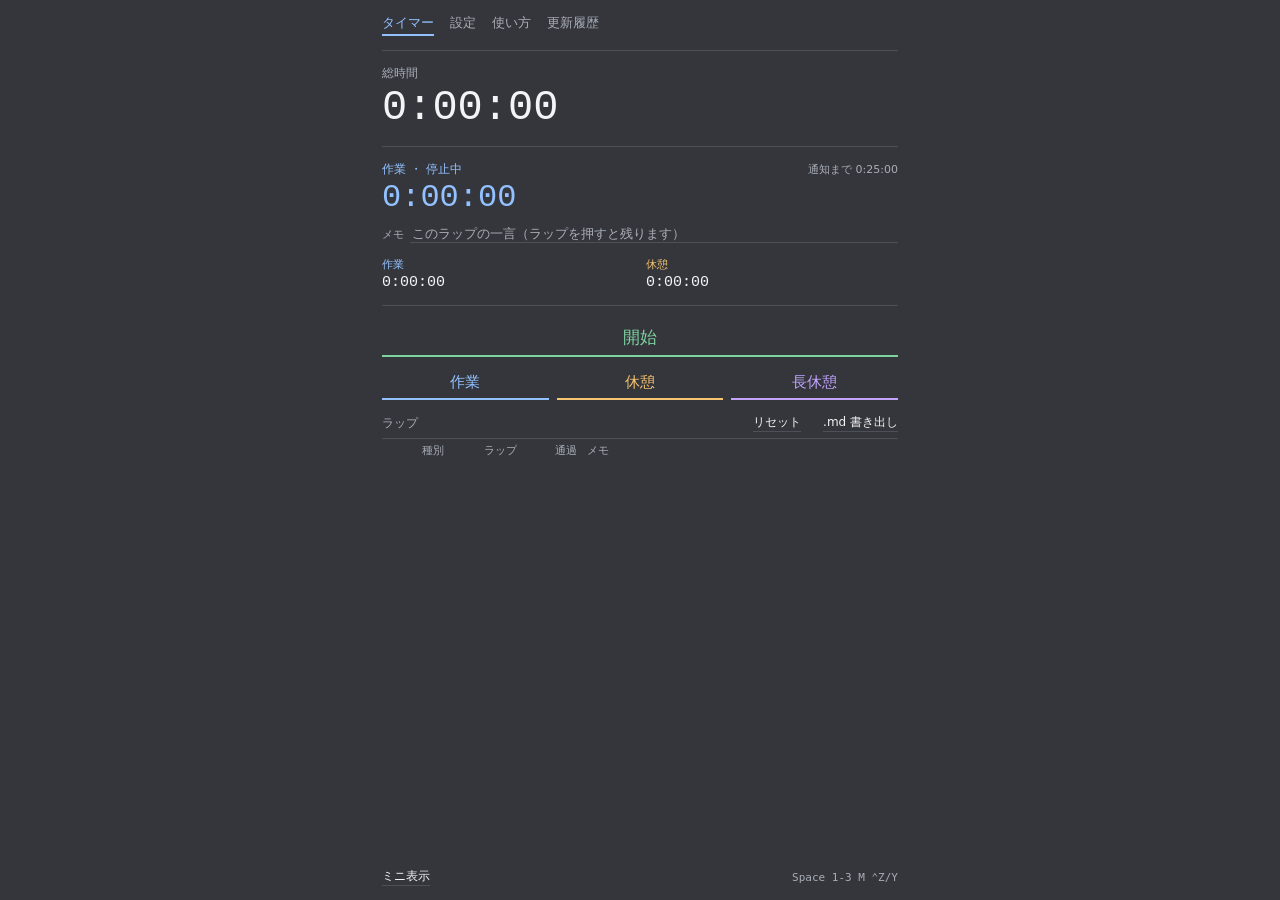
==== index.html @ 421976fb "Mention the delete rule once in the usage tab "The last one cannot be deleted" was stated twice in t" ====
<!DOCTYPE html>
<html lang="ja">
<head>
<meta charset="utf-8">
<meta name="viewport" content="width=device-width, initial-scale=1, viewport-fit=cover">
<title>Hakadory</title>
<meta name="description" content="作業と休憩を区別して記録するストップウォッチ式のポモドーロタイマー">
<meta name="color-scheme" content="dark light">
<link rel="manifest" href="manifest.webmanifest">
<link rel="icon" href="icon-32.png" sizes="32x32">
<link rel="apple-touch-icon" href="icon-192.png">
<link rel="stylesheet" href="style.css">
</head>
<body>

<!-- 通常表示 ------------------------------------------------------------ -->
<div id="full">
  <div class="tabs">
    <button type="button" class="choice is-selected" data-tab="timer">タイマー</button>
    <button type="button" class="choice" data-tab="settings">設定</button>
    <button type="button" class="choice" data-tab="help">使い方</button>
    <button type="button" class="choice" data-tab="log">更新履歴</button>
  </div>
  <hr class="rule">

  <!-- タイマータブ -->
  <section id="page-timer" class="page">
    <div class="block">
      <p class="caption">総時間</p>
      <p id="total" class="clock clock-total">0:00:00</p>
    </div>

    <hr class="rule">

    <div class="block">
      <div class="row">
        <p id="lap-title" class="caption tinted tappable" role="button" tabindex="0" title="押すと種別を直せます">作業 ・ 停止中</p>
        <p id="alert-hint" class="caption caption-small"></p>
      </div>
      <p id="lap" class="clock clock-lap tinted">0:00:00</p>
      <!-- 進行中のラップに添えるメモ。次のラップを押した時点でそのラップへ移る -->
      <div class="lap-note">
        <label class="caption caption-small" for="lap-note">メモ</label>
        <input class="field field-note" id="lap-note" placeholder="このラップの一言（ラップを押すと残ります）">
      </div>
    </div>

    <!-- 合計はボタンをいくつ足しても「作業」「休憩」の 2 列のまま（どちらに足すかはボタンごと） -->
    <div class="block sums">
      <div>
        <p id="sum-work-head" class="caption caption-small tinted">作業</p>
        <p id="sum-work" class="clock clock-sum">0:00:00</p>
      </div>
      <div>
        <p id="sum-break-head" class="caption caption-small tinted">休憩</p>
        <p id="sum-break" class="clock clock-sum">0:00:00</p>
      </div>
    </div>

    <hr class="rule">

    <div class="block">
      <button type="button" id="start" class="action action-start action-wide">開始</button>
      <!-- ラップのボタンは設定タブで増減・改名できるので、app.js が組み立てる -->
      <div class="lap-buttons" id="lap-buttons"></div>
    </div>

    <div class="block block-list">
      <div class="row">
        <p class="caption">ラップ</p>
        <span>
          <button type="button" class="text" id="reset">リセット</button>
          <button type="button" class="text" id="export">.md 書き出し</button>
        </span>
      </div>
      <div class="list-wrap">
        <table class="laps">
          <thead>
            <tr><th class="col-no"></th><th class="col-type">種別</th><th class="col-num">ラップ</th><th class="col-num">通過</th><th class="col-note">メモ</th></tr>
          </thead>
          <tbody id="lap-rows"></tbody>
        </table>
      </div>
    </div>

    <div class="block foot">
      <button type="button" class="text" id="compact">ミニ表示</button>
      <span class="keys" id="key-hint">Space  1-3  M  ⌃Z/Y</span>
    </div>
  </section>

  <!-- 設定タブ -->
  <section id="page-settings" class="page" hidden>
    <div class="block">
      <div class="row">
        <span>
          <button type="button" class="toggle" id="alert-enabled">通知音</button>
          <span class="caption caption-small pad-left">ラップ開始から</span>
        </span>
        <button type="button" class="text" id="preview">試聴</button>
      </div>
      <!-- 分はボタンごとなので、ボタンの数だけ app.js が並べる -->
      <div class="minutes" id="minutes"></div>
      <div class="repeat">
        <button type="button" class="toggle" id="alert-repeat">繰り返す</button>
        <input class="field" id="min-repeat" inputmode="numeric" size="3">
        <span class="caption caption-small">分ごとに鳴らす</span>
      </div>
      <div class="sounds">
        <span class="caption caption-small">音</span>
        <span id="sound-choices"></span>
      </div>
      <div class="volume">
        <span class="caption caption-small">音量</span>
        <input type="range" class="slider" id="volume" min="0" max="100" step="5" aria-label="通知音の音量">
        <span id="volume-value" class="caption caption-small"></span>
      </div>
      <div class="sound-file">
        <button type="button" class="text" id="sound-pick">音声ファイルを選ぶ</button>
        <button type="button" class="text" id="sound-clear" hidden>読み込んだ音を外す</button>
        <input type="file" id="sound-file" accept="audio/*" hidden>
      </div>
    </div>

    <hr class="rule">

    <!-- ラップのボタンとプロファイル。中身は app.js が組み立てる -->
    <div class="block">
      <div class="row">
        <span class="caption">プロファイル</span>
        <span class="caption caption-small">ボタンの並びと通知までの分をひとまとめにします</span>
      </div>
      <div class="profiles" id="profiles"></div>
      <div class="profile-tools">
        <button type="button" class="text" id="profile-add">追加</button>
        <button type="button" class="text" id="profile-copy">現在を複製</button>
        <button type="button" class="text" id="profile-rename">名前を変更</button>
        <button type="button" class="text" id="profile-remove">削除</button>
      </div>

      <div class="row types-head">
        <span class="caption">ボタン</span>
        <span class="caption caption-small" id="type-count"></span>
      </div>
      <div id="type-rows"></div>
      <button type="button" class="text" id="type-add">＋ ボタンを追加</button>
      <p class="note">消したボタンで記録したラップは、名前と色を保ったまま一覧と <code class="help-code">.md</code> に残ります。通知までの分は上の「通知音」で決めます。</p>
    </div>

    <hr class="rule">

    <div class="block">
      <div class="row">
        <span>
          <button type="button" class="toggle" id="auto-start-enabled">自動開始</button>
          <input class="field field-time" id="auto-start-time" size="5">
          <span class="caption caption-small">に作業を開始</span>
        </span>
        <span id="auto-start-hint" class="caption caption-small"></span>
      </div>
      <div class="row row-tight">
        <span>
          <button type="button" class="toggle" id="auto-end-enabled">自動終了</button>
          <input class="field field-time" id="auto-end-time" size="5">
          <span class="caption caption-small">に一時停止</span>
        </span>
        <span id="auto-end-hint" class="caption caption-small"></span>
      </div>
      <div class="days">
        <span class="caption caption-small">曜日</span>
        <span id="days"></span>
      </div>
    </div>

    <hr class="rule">

    <div class="block">
      <div class="row row-left">
        <button type="button" class="toggle" id="keep-awake">画面を消さない</button>
        <span id="keep-awake-hint" class="caption caption-small"></span>
      </div>
      <div class="theme">
        <span class="caption caption-small">配色</span>
        <button type="button" class="choice is-selected" data-theme="standard">標準</button>
        <button type="button" class="choice" data-theme="dark">ダーク</button>
        <button type="button" class="choice" data-theme="light">ライト</button>
      </div>
      <p class="note">設定と記録はこのブラウザの中だけに保存されます。サーバーへは何も送信しません。</p>
      <!-- 報告先（app.js の FEEDBACK_URL）が空の間は隠れる -->
      <p class="note" data-feedback-area hidden>要望・不具合は<a class="link" data-feedback target="_blank" rel="noopener">報告フォーム</a>へ。別のタブで開きます。</p>
    </div>
  </section>

  <!-- 使い方タブ -->
  <section id="page-help" class="page" hidden>
    <div class="help">
      <div class="block">
        <p class="caption">これは何か</p>
        <p class="help-text">作業と休憩を区別して測るストップウォッチ式のポモドーロタイマーです。ラップごとに種別（作業・休憩・長休憩など）を持たせ、種別ごとの合計と割合をその場で集計します。ボタンは設定タブで増やしたり、名前や色を変えたりできます。</p>
        <p class="help-text">集中状態を無理に中断せず、ポモドーロテクニックの周期を維持することを目的としています。乗っているときは続ければよく、疲れたら早めに休憩を押せばいい。通知音を鳴らしても、こちらが押すまで計測は続きます。</p>
        <p class="help-text">記録は <code class="help-code">.md</code> に書き出せます。ブラウザの中の記録はリセットや履歴の削除で消えるので、残したい日は書き出しておいてください。</p>
      </div>

      <hr class="rule">

      <div class="block">
        <p class="caption">はじめかた</p>
        <ol class="help-list">
          <li>「開始」を押すと、作業ラップとして計測が始まります。</li>
          <li>休憩に入るときは「休憩」、戻るときは「作業」を押します。押した時点でそれまでのラップが確定し、新しいラップが始まります。</li>
          <li>数えたくない時間は「一時停止」で止めます（計測中は「開始」が「一時停止」に変わります）。</li>
          <li>終わったら「.md 書き出し」で記録を保存し、「リセット」で次に備えます。</li>
          <li>押し間違えたら <kbd class="help-code">Ctrl</kbd> + <kbd class="help-code">Z</kbd> で元に戻せます。戻しすぎたら <kbd class="help-code">Ctrl</kbd> + <kbd class="help-code">Y</kbd> です。あとから気づいたぶんは「ラップの手直し」を見てください。</li>
        </ol>
      </div>

      <hr class="rule">

      <div class="block">
        <p class="caption">ボタンとプロファイル（設定タブ）</p>
        <p class="help-text">設定タブの「ボタン」から、ラップのボタンを増やしたり、名前や色を変えたりできます。「会議」「雑務」のように、自分の仕事の区切りに合わせて足してください。</p>
        <dl class="help-terms">
          <dt>名前</dt>
          <dd>ボタンに出る名前（5 文字まで）。<code class="help-code">.md</code> にもこの名前で残ります。同じ名前が並ぶときは末尾に数字が付きます。</dd>
          <dt>色</dt>
          <dd>6 色の見本から選びます。配色（標準／ダーク／ライト）を変えても同じ色味で出ます。</dd>
          <dt>集計</dt>
          <dd>そのボタンを「作業」と「休憩」のどちらに足すか。画面の合計と <code class="help-code">.md</code> の集計がこれで決まります。</dd>
          <dt>↑ ↓ ・ 削除</dt>
          <dd>並び順の入れ替えと削除。単キーの <kbd class="help-code">1</kbd>〜<kbd class="help-code">6</kbd> はこの順に対応します。</dd>
        </dl>
        <ul class="help-list">
          <li>ボタンは <b>6 つまで</b>です。1 行 3 つで並べ、4 つ目からは下の行に折り返します。行が 1 つ・2 つで終わるときは、その行いっぱいまで広がります。</li>
          <li>作業・休憩・長休憩も他のボタンと同じで、名前・色・集計する側を変えられます。</li>
          <li><b>ボタンを消しても、そのボタンで記録済みのラップは消えません。</b>名前と色を保ったまま一覧に残り、<code class="help-code">.md</code> にも出ます。</li>
          <li>通知までの分はボタンごとで、設定タブの「通知音」に並びます。</li>
          <li>自動開始が使うのは、集計が「作業」側のいちばん左のボタンです。</li>
        </ul>
        <p class="help-text"><b>プロファイル</b>は、ボタンの並びと通知までの分をひとまとめにしたものです。「仕事」「勉強」のように作り分けて、名前を押すだけで切り替えられます。</p>
        <ul class="help-list">
          <li>数に上限はありません。「追加」は既定のボタン 3 つから、「現在を複製」は今のボタンを写して作ります。名前は 8 文字までです。</li>
          <li><b>切り替えても、測っている時間とラップの記録はそのまま残ります。</b>切り替え前のボタンで記録したラップも、名前と色を保ったまま一覧に残ります。</li>
          <li>音・音量・配色・自動開始はプロファイルに含めず、アプリ全体で共通です。</li>
          <li>ボタンもプロファイルも、最後の 1 つは消せません。</li>
        </ul>
      </div>

      <hr class="rule">

      <div class="block">
        <p class="caption">ラップのメモ</p>
        <p class="help-text">大きい時計の下の「メモ」に書いた内容は、次のラップを押した時点でそのラップに残ります。何をしていたかを一言添えておくと、書き出したあとに見返しやすくなります。</p>
        <ul class="help-list">
          <li>書くのは進行中のラップについてです。ラップを切ると入力欄は空になります。</li>
          <li>確定したラップのメモは、一覧の行を押して開く画面の「メモ」から直せます。書いた内容は、その画面を閉じた時点で残ります。</li>
          <li>ラップを結合すると、両方のメモが「 / 」でつながります（どちらも捨てません）。</li>
          <li>メモの編集も <kbd class="help-code">Ctrl</kbd> + <kbd class="help-code">Z</kbd> で元に戻せます。</li>
          <li>メモは一覧の「メモ」列と、<code class="help-code">.md</code> 書き出しの表に入ります。</li>
        </ul>
      </div>

      <hr class="rule">

      <div class="block">
        <p class="caption">ラップの手直し</p>
        <p class="help-text">押し間違いは、ラップ一覧の行を押すと開く画面で直します。総時間は減らず、時間は結合した相手に移るだけです。</p>
        <dl class="help-terms">
          <dt>種別を変える</dt>
          <dd>そのラップの種別だけを差し替えます。長さは変わりません。</dd>
          <dt>前のラップと結合</dt>
          <dd>そのラップを 1 つ上に畳みます。種別と開始時刻は前のラップのものになります。</dd>
          <dt>次のラップと結合</dt>
          <dd>そのラップを 1 つ下に畳みます。いちばん下のラップは、進行中のラップの先頭に戻ります。</dd>
        </dl>
        <ul class="help-list">
          <li>押し間違えて押し直したときにできる短いラップは、「次のラップと結合」で消せます。</li>
          <li>前後が同じ種別のときは、2 回結合すると 3 本が 1 本にまとまります。</li>
          <li>進行中のラップの種別は、大きい時計の上の見出し（「作業 ・ 計測中」など）を押すと、ラップを切らずに直せます。</li>
          <li>その画面の「前のラップと結合」は、進行中のラップを直前のラップに畳みます。種別も前のものに戻ります。</li>
        </ul>
      </div>

      <hr class="rule">

      <div class="block">
        <p class="caption">元に戻す・やり直す</p>
        <p class="help-text">ここまでのラップ操作は <kbd class="help-code">Ctrl</kbd> + <kbd class="help-code">Z</kbd> で順に取り消せます。戻しすぎたら <kbd class="help-code">Ctrl</kbd> + <kbd class="help-code">Y</kbd>（<kbd class="help-code">Ctrl</kbd> + <kbd class="help-code">Shift</kbd> + <kbd class="help-code">Z</kbd> も同じ）です。手直しの画面の下にもボタンがあるので、キーの無い端末でも使えます。</p>
        <ul class="help-list">
          <li>ラップの確定、種別の変更、結合、メモの編集のどれでも戻せます。直前の 1 手だけでなく、遡って何度でも戻せます。</li>
          <li>戻しても計測は止まりません。総時間も変わりません。戻している間に経った時間も、進行中のラップに残ります。</li>
          <li>「リセット」は戻せません。消す前に <code class="help-code">.md</code> に書き出してください。</li>
        </ul>
      </div>

      <hr class="rule">

      <div class="block">
        <p class="caption">画面の見かた</p>
        <dl class="help-terms">
          <dt>総時間</dt>
          <dd>一時停止していた時間を除いた、計測の合計。</dd>
          <dt>大きい時計</dt>
          <dd>進行中のラップの経過。見出しの色と文字で、いまの種別と計測中か停止中かが分かります。</dd>
          <dt>作業／休憩</dt>
          <dd>集計する側ごとの合計。進行中のラップの分も含みます。どちらに足すかはボタンごとに決められます（既定では長休憩も休憩側です）。</dd>
          <dt>ラップ一覧</dt>
          <dd>確定したラップを上から順に。「ラップ」はそのラップの長さ、「通過」は計測開始からの積算です。</dd>
          <dt>メモ</dt>
          <dd>進行中のラップに添える一言。ラップを押した時点でそのラップに残ります。</dd>
        </dl>
      </div>

      <hr class="rule">

      <div class="block">
        <p class="caption">キー操作</p>
        <dl class="help-keys">
          <dt>Space</dt><dd>開始／一時停止</dd>
          <dt>1 〜 6</dt><dd>その並び順のラップに切り替える（ボタンの数だけ）</dd>
          <dt>W / B / L</dt><dd>作業／休憩／長休憩に切り替える（そのボタンが残っている間）</dd>
          <dt>M</dt><dd>ミニ表示にする</dd>
          <dt>Ctrl + Z</dt><dd>直前のラップ操作を元に戻す</dd>
          <dt>Ctrl + Y</dt><dd>戻した操作をやり直す（Ctrl + Shift + Z も同じ）</dd>
        </dl>
        <p class="help-note">入力欄にカーソルがある間は効きません。また、ブラウザは他のアプリを操作している間のキーを受け取れないため、この画面を選んでいるときだけ効きます。</p>
      </div>

      <hr class="rule">

      <div class="block">
        <p class="caption">通知音（設定タブ）</p>
        <ul class="help-list">
          <li>ラップが始まってから指定した分で鳴ります。分はボタンごとに決められます。空欄や 0 のときは鳴りません。</li>
          <li>「繰り返す」を入れると、その後も一定の間隔で鳴り続けます。分を指定しなければ最初と同じ間隔です。</li>
          <li>「音声ファイルを選ぶ」で、手持ちの音（mp3 など）も通知音にできます。5MB まで、長いものは 20 秒で止まります。</li>
          <li>読み込んだ音声はこのブラウザの中に残るので、次に開いたときもそのまま使えます。「読み込んだ音を外す」で消せます。</li>
          <li>ブラウザは、ページを一度も操作していないと音を出せません。「開始」を押していれば足ります。</li>
          <li>他のタブやアプリを見ている間も、時刻どおりに鳴ります。ただし iPhone / iPad の Safari は裏に回ると音そのものを止めるため、表に戻したときに 1 回鳴ります。</li>
        </ul>
      </div>

      <hr class="rule">

      <div class="block">
        <p class="caption">自動開始・自動終了（設定タブ）</p>
        <ul class="help-list">
          <li>選んだ曜日の指定時刻に、作業ラップの開始／一時停止を自動で行います。</li>
          <li>曜日の指定は自動開始と自動終了で共通です。1 つも選んでいないと、どちらも働きません。</li>
          <li>このページを開いている間だけ働きます。閉じている間の時刻は過ぎても何も起きません。</li>
        </ul>
      </div>

      <hr class="rule">

      <div class="block">
        <p class="caption">ミニ表示</p>
        <ul class="help-list">
          <li>「ミニ表示」または M で小さな表示に切り替わります。Chrome / Edge では他のウィンドウの手前に出る小窓（ピクチャーインピクチャー）になります。</li>
          <li>非対応のブラウザでは、代わりに画面の中で縮小します。</li>
          <li>小窓からも開始・一時停止と種別の切り替えができます。「通常表示」で元に戻ります。</li>
        </ul>
      </div>

      <hr class="rule">

      <div class="block">
        <p class="caption">記録の保持</p>
        <ul class="help-list">
          <li>計測状態とラップを 15 秒ごとにこのブラウザへ保存し、次に開いたときに復元します。</li>
          <li>計測中にタブを閉じた場合、<b>閉じている間も計測は進んでいたものとして加算します</b>。区切りたいときは、閉じる前に一時停止するか書き出してリセットしてください。</li>
          <li>経過時間は開始時刻との差で計算しているため、タブが裏に回っても値はずれません。表示の更新が粗くなるだけです。</li>
        </ul>
      </div>

      <hr class="rule">

      <div class="block">
        <p class="caption">保存先とプライバシー</p>
        <ul class="help-list">
          <li>記録も設定もこのブラウザの中（localStorage）だけに残ります。読み込んだ通知音の音声ファイルだけは、大きさの都合で同じブラウザの IndexedDB に置きます。サーバーへは何も送りません。</li>
          <li>共用の PC では使わないか、使い終わったら「リセット」してブラウザのサイトデータも消してください。</li>
          <li>localStorage はブラウザのデータ削除で消えます。長く残したい記録は <code class="help-code">.md</code> に書き出してください。</li>
        </ul>
      </div>

      <!-- 報告先（app.js の FEEDBACK_URL）が空の間は、区切り線ごと隠れる -->
      <div data-feedback-area hidden>
        <hr class="rule">

        <div class="block">
          <p class="caption">要望・不具合の報告</p>
          <p class="help-text">こうしてほしい、ここが動かない、という話は<a class="link" data-feedback target="_blank" rel="noopener">報告フォーム</a>から送れます。別のタブで開きます。アカウントや名前は要りません。</p>
          <p class="help-text">動かないときは、端末とブラウザ（例: iPhone の Safari、Windows の Chrome）と、どう操作したら起きたかを添えてもらえると直しやすいです。</p>
          <p class="help-note">送られるのはフォームに書いた内容だけです。このアプリの記録や設定が自動で送られることはありません。</p>
        </div>
      </div>
    </div>
  </section>

  <!-- 更新履歴タブ -->
  <!--
    新しい版を足すときは、いちばん上の <div class="block log-entry"> を丸ごと複製し、
    版・日付・項目を書き換えてください。新しいものほど上に置きます。
    項目の頭に <span class="log-tag tag-add">追加</span> のような印を付けられます。
    印の種類は tag-add（追加）・tag-fix（修正）・tag-change（変更）の 3 つです。
  -->
  <section id="page-log" class="page" hidden>
    <div class="help">
      <div class="block log-entry">
        <div class="log-head">
          <p class="log-version">v1.5</p>
          <time class="log-date caption caption-small" datetime="2026-08-13">2026-08-13</time>
        </div>
        <ul class="log-list">
          <li><span class="log-tag tag-add">追加</span>ラップのボタンを設定タブで編集できるようにしました。6 つまで増やせて、名前・色・集計する側・通知までの分をボタンごとに決められます。</li>
          <li><span class="log-tag tag-add">追加</span>ボタンの並びと通知までの分をまとめた「プロファイル」を追加しました。「仕事」「勉強」のように作り分けて切り替えられます。切り替えても記録は残ります。</li>
          <li><span class="log-tag tag-add">追加</span>単キーの <kbd class="help-code">1</kbd>〜<kbd class="help-code">6</kbd> でも、並び順のラップに切り替えられるようにしました。<kbd class="help-code">W</kbd> / <kbd class="help-code">B</kbd> / <kbd class="help-code">L</kbd> も残しています。</li>
          <li><span class="log-tag tag-change">変更</span>作業・休憩・長休憩も、他のボタンと同じように名前や色を変えられるようにしました。</li>
          <li><span class="log-tag tag-change">変更</span>ラップのボタンが 1 行に 1 つ・2 つしかないときは、その行いっぱいまで広がるようにしました。</li>
          <li><span class="log-tag tag-change">変更</span><code class="help-code">.md</code> の集計を、ボタン 1 つずつの行と「作業計」「休憩計」に分けました。</li>
        </ul>
      </div>

      <hr class="rule">

      <div class="block log-entry">
        <div class="log-head">
          <p class="log-version">v1.4</p>
          <time class="log-date caption caption-small" datetime="2026-08-10">2026-08-10</time>
        </div>
        <ul class="log-list">
          <li><span class="log-tag tag-add">追加</span>ラップごとにメモを残せるようにしました。大きい時計の下の「メモ」に書くと、次のラップを押した時点でそのラップに残ります。</li>
          <li><span class="log-tag tag-add">追加</span>確定したラップのメモを、一覧の行を押して開く画面から編集できるようにしました。<kbd class="help-code">Ctrl</kbd> + <kbd class="help-code">Z</kbd> で元に戻せます。</li>
          <li><span class="log-tag tag-change">変更</span>ラップ一覧に「メモ」列を足し、<code class="help-code">.md</code> 書き出しの表にもメモを入れるようにしました。</li>
        </ul>
      </div>

      <hr class="rule">

      <div class="block log-entry">
        <div class="log-head">
          <p class="log-version">v1.3</p>
          <time class="log-date caption caption-small" datetime="2026-08-10">2026-08-10</time>
        </div>
        <ul class="log-list">
          <li><span class="log-tag tag-add">追加</span>要望・不具合の報告フォームへのリンクを、「使い方」タブと「設定」タブに置きました。アカウントは要りません。</li>
        </ul>
      </div>

      <hr class="rule">

      <div class="block log-entry">
        <div class="log-head">
          <p class="log-version">v1.2</p>
          <time class="log-date caption caption-small" datetime="2026-08-09">2026-08-09</time>
        </div>
        <ul class="log-list">
          <li><span class="log-tag tag-add">追加</span>確定したラップを手直しできるようにしました。一覧の行を押すと、種別の変更と、前後のラップとの結合ができます。</li>
          <li><span class="log-tag tag-add">追加</span><kbd class="help-code">Ctrl</kbd> + <kbd class="help-code">Z</kbd> で元に戻せるようにしました。ラップの確定・種別の変更・結合のどれでも、遡って何度でも戻せます。</li>
          <li><span class="log-tag tag-add">追加</span><kbd class="help-code">Ctrl</kbd> + <kbd class="help-code">Y</kbd>（<kbd class="help-code">Ctrl</kbd> + <kbd class="help-code">Shift</kbd> + <kbd class="help-code">Z</kbd> も同じ）でやり直せるようにしました。手直しの画面にもボタンを置いています。</li>
          <li><span class="log-tag tag-add">追加</span>進行中のラップの種別を、見出しを押してラップを切らずに直せるようにしました。</li>
          <li><span class="log-tag tag-change">変更</span>「通過」と種別ごとの合計を、そのつどラップから数え直すようにしました。手直ししても積算がずれません。</li>
        </ul>
      </div>

      <hr class="rule">

      <div class="block log-entry">
        <div class="log-head">
          <p class="log-version">v1.1</p>
          <time class="log-date caption caption-small" datetime="2026-08-08">2026-08-08</time>
        </div>
        <ul class="log-list">
          <li><span class="log-tag tag-add">追加</span>「使い方」タブを設けました。</li>
          <li><span class="log-tag tag-add">追加</span>「更新履歴」タブを設けました。</li>
          <li><span class="log-tag tag-fix">修正</span>他のタブを見ている間、通知音が時刻どおりに鳴らなかったのを直しました。</li>
          <li><span class="log-tag tag-change">変更</span>時間の表示から小数点以下をなくし、秒までにしました。.md 書き出しの割合も整数にしています。</li>
        </ul>
      </div>

      <hr class="rule">

      <div class="block log-entry">
        <div class="log-head">
          <p class="log-version">v1.0</p>
          <time class="log-date caption caption-small" datetime="2026-08-08">2026-08-08</time>
        </div>
        <ul class="log-list">
          <li><span class="log-tag tag-add">追加</span>最初の公開。作業・休憩・長休憩を区別して測るストップウォッチ。</li>
          <li><span class="log-tag tag-add">追加</span>種別ごとの合計、ラップ一覧、<code class="help-code">.md</code> 書き出し。</li>
          <li><span class="log-tag tag-add">追加</span>通知音（種別ごとの分・繰り返し・音の選択・音量・音声ファイルの読み込み）。</li>
          <li><span class="log-tag tag-add">追加</span>曜日と時刻を決めての自動開始・自動終了。</li>
          <li><span class="log-tag tag-add">追加</span>ミニ表示（ピクチャーインピクチャー）、配色の切り替え、キー操作。</li>
        </ul>
      </div>

      <hr class="rule">

      <p class="help-note">日付は年-月-日です。版の番号は、目立つ機能が増えたときに小数点の左を、細かい直しのときは右を上げています。</p>
    </div>
  </section>
</div>

<!-- ミニ表示（ピクチャーインピクチャー、または画面内） -------------------- -->
<div id="mini" hidden>
  <div class="mini-head">
    <span id="mini-total" class="clock">0:00:00</span>
    <span class="mini-right">
      <span id="mini-hint" class="caption caption-small"></span>
      <button type="button" class="text" id="mini-back">通常表示</button>
    </span>
  </div>
  <div class="mini-body">
    <span id="mini-lap" class="clock tinted">0:00:00</span>
    <span id="mini-type" class="caption caption-small tinted">作業</span>
  </div>
  <!-- 「開始」も同じ行に置き、ラップのボタンは app.js が後ろに並べる -->
  <div class="mini-keys" id="mini-keys">
    <button type="button" id="mini-start" class="action action-start">開始</button>
  </div>
</div>

<!-- ラップの手直し（一覧の行、または進行中の見出しを押すと開く） ---------- -->
<div id="lap-sheet" class="sheet" hidden>
  <div class="sheet-back" id="lap-sheet-back"></div>
  <div class="sheet-body" role="dialog" aria-modal="true" aria-labelledby="lap-sheet-title">
    <p id="lap-sheet-title" class="caption tinted">1 本目 ・ 作業</p>
    <p class="sheet-note">種別を変える</p>
    <div class="lap-buttons" id="sheet-types"></div>
    <!-- 確定したラップのメモ。進行中のラップは大きい時計の下で書くので、そのときは隠す -->
    <div id="note-row">
      <p class="sheet-note">メモ</p>
      <div class="sheet-field">
        <input class="field field-note" id="note-edit" placeholder="このラップの一言">
        <button type="button" class="text" id="note-save">保存</button>
      </div>
    </div>
    <p class="sheet-note" id="merge-note">隣のラップと結合する（総時間は変わりません）</p>
    <div class="sheet-merge">
      <button type="button" class="text" id="merge-prev">前のラップと結合</button>
      <button type="button" class="text" id="merge-next">次のラップと結合</button>
    </div>
    <div class="sheet-foot">
      <span class="sheet-history">
        <button type="button" class="text" id="undo">元に戻す</button>
        <button type="button" class="text" id="redo">やり直す</button>
      </span>
      <button type="button" class="text" id="lap-sheet-close">閉じる</button>
    </div>
  </div>
</div>

<div id="toast" role="status" aria-live="polite" hidden></div>

<script src="app.js"></script>
</body>
</html>
---- style.css ----
/* Hakadory (web) - 面や枠は使わず、余白と 1px の直線だけで区切る */

/* ボタンの色は 6 色の見本（--blue 〜 --cyan）から選ぶ。実際の色は配色ごとに
 * 持ち、選択中・入力中などを示す色は --accent に固定する（ボタンの色を
 * 変えても UI の色が動かないよう切り離す）。 */
:root,
:root[data-theme="standard"] {
  --bg: #34363c;
  --hover: #404349;
  --fg: #f3f4f6;
  --dim: #a9aeb7;
  --line: #4c5058;
  --start: #7ed2a0;
  --pause: #ef978a;
  --blue: #93c1ff;
  --amber: #f7c470;
  --purple: #c3a4ff;
  --green: #a5d97a;
  --pink: #f7a4c2;
  --cyan: #7fd0e6;
  --accent: var(--blue);
}

:root[data-theme="dark"] {
  --bg: #0b0c0e;
  --hover: #191b20;
  --fg: #ffffff;
  --dim: #8b909b;
  --line: #2c2f37;
  --start: #7ad9a0;
  --pause: #f09c8e;
  --blue: #96c2ff;
  --amber: #ffc673;
  --purple: #c6a6ff;
  --green: #a9de7d;
  --pink: #ffa9c6;
  --cyan: #83d6ec;
}

:root[data-theme="light"] {
  --bg: #f5f6f8;
  --hover: #e6e8ed;
  --fg: #1b1d22;
  --dim: #666c78;
  --line: #d3d7de;
  --start: #2b8f5d;
  --pause: #c1503f;
  --blue: #2a6bce;
  --amber: #a56a12;
  --purple: #6f47c7;
  --green: #4b7a17;
  --pink: #b23a6b;
  --cyan: #10697e;
}

* { box-sizing: border-box; }

/* display を持つ要素にも hidden を効かせる */
[hidden] { display: none !important; }

html, body {
  height: 100%;
  margin: 0;
}

body {
  background: var(--bg);
  color: var(--fg);
  font-family: "Meiryo UI", "Yu Gothic UI", "Hiragino Sans", system-ui, sans-serif;
  font-size: 14px;
  -webkit-text-size-adjust: 100%;
  overflow-x: hidden;
}

.clock {
  font-family: "Cascadia Mono", Consolas, "SF Mono", "Courier New", monospace;
  font-variant-numeric: tabular-nums;
  margin: 0;
  white-space: nowrap;
}

/* ------------------------------------------------------------------ 通常表示 */

#full {
  display: flex;
  flex-direction: column;
  min-height: 100%;
  max-width: 560px;
  margin: 0 auto;
  padding: 0 22px env(safe-area-inset-bottom);
}

.page {
  display: flex;
  flex: 1;
  flex-direction: column;
  min-height: 0;
}

.block { padding-top: 14px; }

.block-list {
  display: flex;
  flex: 1;
  flex-direction: column;
  min-height: 120px;
}

.rule {
  height: 1px;
  margin: 14px 0 0;
  border: 0;
  background: var(--line);
}

.tabs {
  display: flex;
  gap: 16px;
  padding-top: 14px;
}

.row {
  display: flex;
  align-items: center;
  justify-content: space-between;
  gap: 12px;
}

.row-tight { padding-top: 6px; }
.row-left { justify-content: flex-start; gap: 18px; }
.row span { display: inline-flex; align-items: center; gap: 6px; }

.caption {
  margin: 0;
  color: var(--dim);
  font-size: 12px;
}

.caption-small { font-size: 11px; }
.pad-left { margin-left: 8px; }

/* ボタンの色を流し込む先。色ごとのクラスを 6 つ置く代わりに、JS が --tint へ
 * 見本の色（var(--blue) など）を入れる。淡色の .caption より後ろに置いて、
 * 種別の色が勝つようにしてある（見出しは何のラップかを示す色にする）。 */
.tinted { color: var(--tint, var(--fg)); }

.clock-total { font-size: 42px; line-height: 1.15; padding-top: 2px; }
.clock-lap { font-size: 32px; line-height: 1.15; padding-top: 2px; }
.clock-sum { font-size: 15px; padding-top: 2px; }

.sums {
  display: grid;
  grid-template-columns: 1fr 1fr;
  gap: 12px;
}

/* 通知に気づけるよう数回点滅させる（通知音が鳴っている間ずっと続く回数） */
.flash { animation: flash 0.32s steps(1) 6; }
@keyframes flash { 50% { color: var(--fg); } }

@media (prefers-reduced-motion: reduce) {
  .flash { animation: none; }
}

/* ------------------------------------------------------------------ 押せる箇所 */

button {
  margin: 0;
  padding: 0;
  border: 0;
  background: none;
  color: inherit;
  font: inherit;
  cursor: pointer;
}

button:focus-visible,
a:focus-visible,
.field:focus-visible {
  outline: 2px solid currentColor;
  outline-offset: 2px;
}

/* 主要な操作: 色付きの文字 + 太い下線 */
.action {
  padding: 6px 0;
  border-bottom: 2px solid currentColor;
  font-size: 15px;
  text-align: center;
  width: 100%;
}

.action-wide { font-size: 17px; }
.action-start { color: var(--start); }
.action-pause { color: var(--pause); }
.action:hover { background: var(--hover); }

/* ラップのボタンは 1 行 3 つ。その行が 1 つ・2 つで終わるときに右を空けたまま
 * にしないよう、列は 3 ではなく 6 で刻み、行の個数に応じて span で占めさせる
 * （6 は 1・2・3 のどれでも割り切れる）。span は app.js が入れる。 */
.lap-buttons {
  display: grid;
  grid-template-columns: repeat(6, 1fr);
  gap: 8px;
  padding-top: 10px;
}

/* 補助的な操作: 通常の文字色 + 細い下線 */
.text {
  border-bottom: 1px solid var(--line);
  color: var(--fg);
  font-size: 12px;
}

.text + .text { margin-left: 16px; }
.text:hover { color: var(--accent); border-bottom-color: currentColor; }

/* 外部リンク: 補助的な操作（.text）と同じ見た目にそろえる（文字の大きさは周りに合わせる） */
.link {
  border-bottom: 1px solid var(--line);
  color: var(--fg);
  text-decoration: none;
}

.link:hover { color: var(--accent); border-bottom-color: currentColor; }

/* 切替: ●（有効）／○（無効）の印 + 下線 */
.toggle {
  border-bottom: 1px solid var(--line);
  font-size: 12px;
}

.toggle::before { content: "○ "; }
.toggle[aria-pressed="true"] { color: var(--accent); }
.toggle[aria-pressed="true"]::before { content: "● "; }
.toggle:hover { border-bottom-color: currentColor; }

/* 選択: 選択中のものだけ色付きの下線 */
.choice {
  border-bottom: 2px solid transparent;
  color: var(--dim);
  font-size: 13px;
  padding-bottom: 2px;
}

.choice.is-selected { color: var(--accent); border-bottom-color: var(--accent); }
.choice:hover { color: var(--fg); }

.field {
  width: 3.4em;
  padding: 1px 2px;
  border: 0;
  border-bottom: 1px solid var(--line);
  background: none;
  color: var(--fg);
  font-family: inherit;
  font-size: 13px;
  text-align: right;
}

.field-time { width: 4.4em; text-align: center; }
.field:focus { border-bottom-color: var(--accent); }

/* メモは長さが決まらないので、余った幅をぜんぶ使う */
.field-note { flex: 1; width: auto; min-width: 0; text-align: left; }
.field-note::placeholder { color: var(--dim); }

/* 進行中のラップに添えるメモ（大きい時計の下） */
.lap-note {
  display: flex;
  align-items: center;
  gap: 6px;
  padding-top: 8px;
}

/* ------------------------------------------------------------------ ラップ一覧 */

.list-wrap {
  flex: 1;
  min-height: 0;
  overflow-y: auto;
  border-top: 1px solid var(--line);
  margin-top: 6px;
}

.laps {
  width: 100%;
  /* 時間の列は幅を決め、余りをメモ列に回す（長いメモで表が伸びないように） */
  table-layout: fixed;
  border-collapse: collapse;
  font-family: "Cascadia Mono", Consolas, "SF Mono", "Courier New", monospace;
  font-variant-numeric: tabular-nums;
  font-size: 13px;
}

.laps th {
  position: sticky;
  top: 0;
  background: var(--bg);
  color: var(--dim);
  font-family: "Meiryo UI", system-ui, sans-serif;
  font-size: 11px;
  font-weight: normal;
  padding: 4px 0;
}

.laps td { padding: 4px 0; }
.laps tr:hover td { background: var(--hover); }
.col-no { width: 2.4em; }
.col-type { width: 4.5em; text-align: center; }
.col-num { width: 5.4em; text-align: right; }
.col-note { text-align: left; }
.laps td.col-no { text-align: right; color: var(--dim); }
.laps td.col-type { text-align: center; }
.laps td.col-num { text-align: right; }

/* メモは日本語の文章なので本文の書体で出し、入りきらない分は末尾を省く
 * （全文は行にカーソルを載せると出る）。時間の列と地続きに見えないよう頭を空ける */
.laps th.col-note { padding-left: 10px; }

.laps td.col-note {
  padding-left: 10px;
  font-family: "Meiryo UI", "Yu Gothic UI", "Hiragino Sans", system-ui, sans-serif;
  overflow: hidden;
  text-overflow: ellipsis;
  white-space: nowrap;
}

/* ------------------------------------------------------------------ 設定タブ */

.minutes {
  display: grid;
  grid-template-columns: repeat(3, 1fr);
  gap: 8px;
  padding-top: 8px;
}

.minutes > span,
.repeat,
.days,
.sounds,
.volume,
.sound-file,
.theme {
  display: flex;
  align-items: center;
  gap: 6px;
}

.repeat, .days, .sounds, .volume { padding-top: 8px; }
.theme { padding-top: 14px; gap: 10px; }
.days #days { display: flex; gap: 12px; margin-left: 4px; }

.sounds #sound-choices { display: flex; flex-wrap: wrap; gap: 12px; margin-left: 4px; }
.sound-file { padding-top: 10px; gap: 16px; }

.slider {
  width: 140px;
  margin-left: 4px;
  accent-color: var(--accent);
}

#volume-value { min-width: 3em; } /* 数字の桁でつまみが動かないように */

/* 読み込んだ音声はファイル名を出すので、長いときは切る */
.sounds .choice {
  max-width: 11em;
  overflow: hidden;
  text-overflow: ellipsis;
  white-space: nowrap;
}

.day {
  border-bottom: 1px solid transparent;
  color: var(--dim);
  font-size: 12px;
}

.day.is-on { color: var(--accent); border-bottom-color: var(--accent); }
.day:hover { color: var(--fg); }

.note {
  margin: 14px 0 0;
  color: var(--dim);
  font-size: 11px;
  line-height: 1.6;
}

/* ------------------------------------------- ボタンとプロファイル（設定タブ） */

.profiles,
.profile-tools {
  display: flex;
  flex-wrap: wrap;
  align-items: center;
  gap: 8px 16px;
  padding-top: 8px;
}

.profiles .choice {
  max-width: 9em;
  overflow: hidden;
  text-overflow: ellipsis;
  white-space: nowrap;
}

.types-head { padding-top: 16px; }

/* 1 ボタン = 1 行。狭い画面では名前の下に色・集計・並べ替えが折り返す */
.type-row {
  display: flex;
  flex-wrap: wrap;
  align-items: center;
  gap: 6px 14px;
  padding: 8px 0;
  border-bottom: 1px solid var(--line);
}

.type-row .field-label { width: 5.4em; text-align: left; }
.type-row .groups,
.type-row .swatches,
.type-row .type-tools { display: inline-flex; align-items: center; gap: 6px; }
.type-row .type-tools { margin-left: auto; gap: 14px; }
.type-row .text + .text { margin-left: 0; }

/* 色の見本。選んでいるものだけ下線を引く（押せる箇所には下線を付ける決まり） */
.swatch {
  padding: 0 1px;
  border-bottom: 2px solid transparent;
  color: var(--tint, var(--fg));
  font-size: 13px;
  line-height: 1.2;
}

.swatch.is-selected { border-bottom-color: currentColor; }
.swatch:hover { border-bottom-color: currentColor; }

#type-add { display: inline-block; margin-top: 12px; }

/* ------------------------------------------------------------------ 使い方タブ */

/* 長いので、タブの見出しを残したまま中身だけを送る */
.help {
  flex: 1;
  min-height: 0;
  overflow-y: auto;
  padding-bottom: 14px;
}

.help-text {
  margin: 6px 0 0;
  font-size: 13px;
  line-height: 1.75;
}

.help-list {
  margin: 6px 0 0;
  padding-left: 1.3em;
  font-size: 13px;
  line-height: 1.75;
}

.help-list li + li { margin-top: 5px; }

.help-terms,
.help-keys {
  display: grid;
  margin: 8px 0 0;
  font-size: 13px;
  line-height: 1.7;
}

.help-terms { gap: 8px; }
.help-keys { grid-template-columns: auto 1fr; gap: 4px 16px; align-items: baseline; }

.help-terms dt { color: var(--accent); }
.help-terms dd { margin: 0; }

.help-keys dt {
  color: var(--accent);
  font-family: "Cascadia Mono", Consolas, "SF Mono", "Courier New", monospace;
}

.help-keys dd { margin: 0; }

.help-code {
  font-family: "Cascadia Mono", Consolas, "SF Mono", "Courier New", monospace;
  font-size: 12px;
}

.help-note {
  margin: 8px 0 0;
  color: var(--dim);
  font-size: 11px;
  line-height: 1.6;
}

/* ---------------------------------------------------------------- 更新履歴タブ */

.log-head {
  display: flex;
  align-items: baseline;
  gap: 10px;
}

.log-version {
  margin: 0;
  color: var(--accent);
  font-family: "Cascadia Mono", Consolas, "SF Mono", "Courier New", monospace;
  font-size: 14px;
}

.log-date { font-variant-numeric: tabular-nums; }

.log-list {
  margin: 6px 0 0;
  padding: 0;
  list-style: none;
  font-size: 13px;
  line-height: 1.75;
}

/* 2 行目以降を本文の頭にそろえる（ぶら下げ）。flex で並べると、文中の
 * <kbd> や <code> がそれぞれ別の項目になって行の折り返しが崩れる */
.log-list li {
  padding-left: 3.3em;  /* 印の幅（3.9em × 11px）と同じ幅を空ける */
  text-indent: -3.3em;
}

.log-list li + li { margin-top: 5px; }

/* 印の幅をそろえて、本文の頭を縦に並べる */
.log-tag {
  display: inline-block;
  width: 3.9em;   /* 印の左右に空きを持たせ、本文の頭をそろえる */
  text-indent: 0; /* ぶら下げ（親の負の字下げ）は受け継がない */
  color: var(--dim);
  font-size: 11px;
  line-height: inherit;
  text-align: center;
}

.tag-add { color: var(--start); }
.tag-fix { color: var(--pause); }
.tag-change { color: var(--amber); }

.foot {
  display: flex;
  align-items: center;
  justify-content: space-between;
  padding-bottom: 14px;
}

.keys {
  color: var(--dim);
  font-family: "Cascadia Mono", Consolas, monospace;
  font-size: 11px;
}

/* ------------------------------------------------------------------ ミニ表示 */

#mini {
  background: var(--bg);
  padding: 6px 10px;
  min-width: 260px;
  user-select: none;
}

.mini-head,
.mini-body {
  display: flex;
  align-items: center;
  justify-content: space-between;
  gap: 8px;
}

.mini-body { justify-content: flex-start; gap: 6px; padding-top: 2px; }
.mini-right { display: inline-flex; align-items: center; gap: 8px; }
#mini-total { font-size: 16px; }
#mini-lap { font-size: 23px; }

.mini-keys {
  display: grid;
  grid-template-columns: repeat(4, 1fr);
  gap: 6px;
  padding-top: 6px;
}

.mini-keys .action { font-size: 12px; padding: 3px 0; }

/* ピクチャーインピクチャー側のウィンドウ */
body.pip {
  overflow: hidden;
  display: block;
}

body.pip #mini { padding: 5px 10px; }

/* 画面内ミニ表示（ピクチャーインピクチャー非対応のとき） */
body.inline-mini { display: flex; align-items: flex-start; }
body.inline-mini #full { display: none; }

/* ------------------------------------------------------------------ 通知 */

/* ------------------------------------------------- ラップの手直しシート */

/* 一覧の行と進行中の見出しは押せる（押し間違いを直す入口） */
.tappable { cursor: pointer; }
.tappable:hover { border-bottom: 1px solid currentColor; }
.laps tbody tr { cursor: pointer; }
.laps tbody tr:focus-visible { outline: 1px solid var(--fg); outline-offset: -1px; }

.sheet {
  position: fixed;
  inset: 0;
  display: flex;
  align-items: flex-end;
  justify-content: center;
}

.sheet[hidden] { display: none; }

.sheet-back {
  position: absolute;
  inset: 0;
  background: rgb(0 0 0 / 45%);
}

.sheet-body {
  position: relative;
  width: 100%;
  max-width: 560px;
  max-height: 80vh;
  overflow-y: auto;
  padding: 16px 18px calc(18px + env(safe-area-inset-bottom));
  border-top: 1px solid var(--line);
  background: var(--bg);
}

.sheet-note {
  color: var(--dim);
  font-size: 11px;
  padding-top: 14px;
}

/* シートの中のメモ入力欄（確定したラップを直すとき） */
.sheet-field {
  display: flex;
  align-items: center;
  gap: 16px;
  padding-top: 8px;
}

.sheet-merge {
  display: flex;
  flex-direction: column;
  align-items: flex-start;
  gap: 10px;
  padding-top: 8px;
}

.sheet-merge .text + .text { margin-left: 0; }
.sheet-merge .text[hidden] { display: none; }

.sheet-foot {
  display: flex;
  justify-content: space-between;
  align-items: center;
  gap: 16px;
  padding-top: 18px;
}

.sheet-history .text:disabled {
  color: var(--dim);
  border-bottom-color: transparent;
  cursor: default;
}

.sheet .action:disabled {
  color: var(--dim);
  cursor: default;
}

#toast {
  position: fixed;
  left: 50%;
  bottom: 24px;
  transform: translateX(-50%);
  max-width: min(90vw, 420px);
  padding: 10px 16px;
  border: 1px solid var(--line);
  background: var(--hover);
  color: var(--fg);
  font-size: 12px;
  line-height: 1.6;
  white-space: pre-wrap;
}

/* ------------------------------------------------------------------ 狭い画面 */

@media (max-width: 380px) {
  .clock-total { font-size: 34px; }
  .clock-lap { font-size: 26px; }
  #full { padding: 0 16px env(safe-area-inset-bottom); }
}
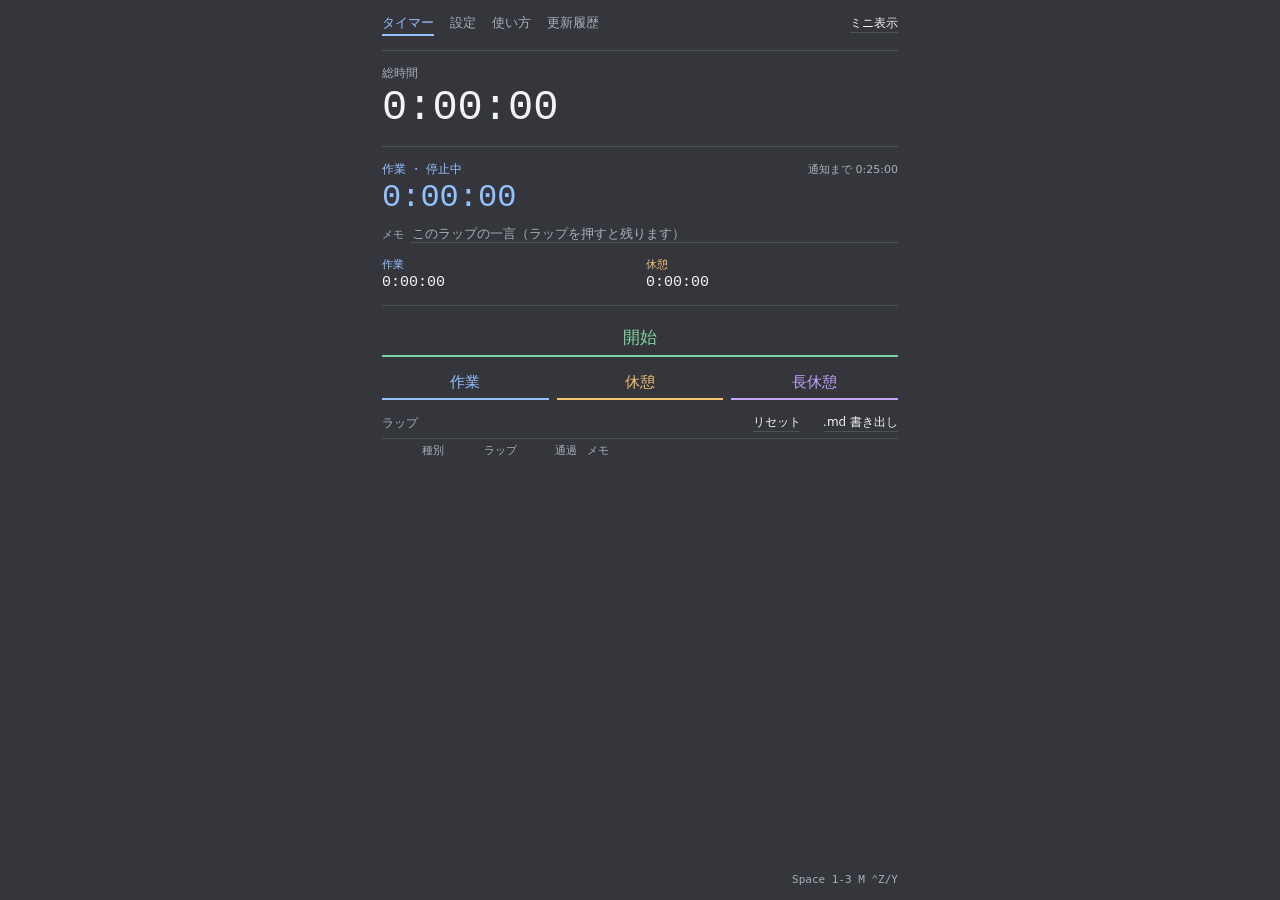
==== commit d2c31ede: "Move the mini view toggle to the top right "ミニ表示" now sits at the right end of the tab row instead o" ====
--- a/index.html
+++ b/index.html
@@ -20,6 +20,9 @@
     <button type="button" class="choice" data-tab="settings">設定</button>
     <button type="button" class="choice" data-tab="help">使い方</button>
     <button type="button" class="choice" data-tab="log">更新履歴</button>
+    <!-- ミニ表示への切り替えは右上。画面の中で縮小したときの
+         「通常表示」をここに重ねる（位置合わせは app.js） -->
+    <button type="button" class="text" id="compact">ミニ表示</button>
   </div>
   <hr class="rule">
 
@@ -42,6 +45,11 @@
       <div class="lap-note">
         <label class="caption caption-small" for="lap-note">メモ</label>
         <input class="field field-note" id="lap-note" placeholder="このラップの一言（ラップを押すと残ります）">
+      </div>
+      <!-- Dandory から進行中タスクを受け取っている間だけ出す -->
+      <div class="lap-note" id="task-row" hidden>
+        <span class="caption caption-small">タスク</span>
+        <span class="task-name" id="task-name"></span>
       </div>
     </div>
 
@@ -84,7 +92,6 @@
     </div>
 
     <div class="block foot">
-      <button type="button" class="text" id="compact">ミニ表示</button>
       <span class="keys" id="key-hint">Space  1-3  M  ⌃Z/Y</span>
     </div>
   </section>
@@ -176,6 +183,16 @@
 
     <div class="block">
       <div class="row row-left">
+        <button type="button" class="toggle" id="link-enabled">タスク連携</button>
+        <span id="link-hint" class="caption caption-small"></span>
+      </div>
+      <p class="note">同じブラウザで開いた Dandory（タスク管理）から進行中のタスクを受け取り、確定したラップを実績として返します。切っている間は読みにも書きにも行きません。</p>
+    </div>
+
+    <hr class="rule">
+
+    <div class="block">
+      <div class="row row-left">
         <button type="button" class="toggle" id="keep-awake">画面を消さない</button>
         <span id="keep-awake-hint" class="caption caption-small"></span>
       </div>
@@ -210,7 +227,7 @@
           <li>休憩に入るときは「休憩」、戻るときは「作業」を押します。押した時点でそれまでのラップが確定し、新しいラップが始まります。</li>
           <li>数えたくない時間は「一時停止」で止めます（計測中は「開始」が「一時停止」に変わります）。</li>
           <li>終わったら「.md 書き出し」で記録を保存し、「リセット」で次に備えます。</li>
-          <li>押し間違えたら <kbd class="help-code">Ctrl</kbd> + <kbd class="help-code">Z</kbd> で元に戻せます。戻しすぎたら <kbd class="help-code">Ctrl</kbd> + <kbd class="help-code">Y</kbd> です。あとから気づいたぶんは「ラップの手直し」を見てください。</li>
+          <li>押し間違えたら <kbd class="help-code">Ctrl</kbd> + <kbd class="help-code">Z</kbd> で元に戻せます。戻しすぎたら <kbd class="help-code">Ctrl</kbd> + <kbd class="help-code">Y</kbd> です。あとから気づいたぶんは<a class="link" href="#help-lap-fix">ラップの手直し</a>を見てください。</li>
         </ol>
       </div>
 
@@ -230,15 +247,15 @@
           <dd>並び順の入れ替えと削除。単キーの <kbd class="help-code">1</kbd>〜<kbd class="help-code">6</kbd> はこの順に対応します。</dd>
         </dl>
         <ul class="help-list">
-          <li>ボタンは <b>6 つまで</b>です。1 行 3 つで並べ、4 つ目からは下の行に折り返します。行が 1 つ・2 つで終わるときは、その行いっぱいまで広がります。</li>
+          <li>ボタンは <b>6 つまで</b>です。</li>
           <li>作業・休憩・長休憩も他のボタンと同じで、名前・色・集計する側を変えられます。</li>
           <li><b>ボタンを消しても、そのボタンで記録済みのラップは消えません。</b>名前と色を保ったまま一覧に残り、<code class="help-code">.md</code> にも出ます。</li>
-          <li>通知までの分はボタンごとで、設定タブの「通知音」に並びます。</li>
+          <li>通知までの長さはボタンごとで、設定タブの「通知音」に並びます。</li>
           <li>自動開始が使うのは、集計が「作業」側のいちばん左のボタンです。</li>
         </ul>
-        <p class="help-text"><b>プロファイル</b>は、ボタンの並びと通知までの分をひとまとめにしたものです。「仕事」「勉強」のように作り分けて、名前を押すだけで切り替えられます。</p>
-        <ul class="help-list">
-          <li>数に上限はありません。「追加」は既定のボタン 3 つから、「現在を複製」は今のボタンを写して作ります。名前は 8 文字までです。</li>
+        <p class="help-text"><b>プロファイル</b>は、ボタンの並びと通知までの長さをひとまとめにしたものです。「仕事」「勉強」のように作り分けて、ボタンの構成を場面に合わせて切り替えられます。</p>
+        <ul class="help-list">
+          <li>数に上限はありません。プロファイル名は 8 文字までです。</li>
           <li><b>切り替えても、測っている時間とラップの記録はそのまま残ります。</b>切り替え前のボタンで記録したラップも、名前と色を保ったまま一覧に残ります。</li>
           <li>音・音量・配色・自動開始はプロファイルに含めず、アプリ全体で共通です。</li>
           <li>ボタンもプロファイルも、最後の 1 つは消せません。</li>
@@ -251,9 +268,8 @@
         <p class="caption">ラップのメモ</p>
         <p class="help-text">大きい時計の下の「メモ」に書いた内容は、次のラップを押した時点でそのラップに残ります。何をしていたかを一言添えておくと、書き出したあとに見返しやすくなります。</p>
         <ul class="help-list">
-          <li>書くのは進行中のラップについてです。ラップを切ると入力欄は空になります。</li>
-          <li>確定したラップのメモは、一覧の行を押して開く画面の「メモ」から直せます。書いた内容は、その画面を閉じた時点で残ります。</li>
-          <li>ラップを結合すると、両方のメモが「 / 」でつながります（どちらも捨てません）。</li>
+          <li>確定したラップのメモは、一覧の行を押して開く画面の「メモ」から直せます。</li>
+          <li>ラップを結合すると、両方のメモを「 / 」で結合し両方保持します。</li>
           <li>メモの編集も <kbd class="help-code">Ctrl</kbd> + <kbd class="help-code">Z</kbd> で元に戻せます。</li>
           <li>メモは一覧の「メモ」列と、<code class="help-code">.md</code> 書き出しの表に入ります。</li>
         </ul>
@@ -261,7 +277,7 @@
 
       <hr class="rule">
 
-      <div class="block">
+      <div class="block" id="help-lap-fix">
         <p class="caption">ラップの手直し</p>
         <p class="help-text">押し間違いは、ラップ一覧の行を押すと開く画面で直します。総時間は減らず、時間は結合した相手に移るだけです。</p>
         <dl class="help-terms">
@@ -274,7 +290,6 @@
         </dl>
         <ul class="help-list">
           <li>押し間違えて押し直したときにできる短いラップは、「次のラップと結合」で消せます。</li>
-          <li>前後が同じ種別のときは、2 回結合すると 3 本が 1 本にまとまります。</li>
           <li>進行中のラップの種別は、大きい時計の上の見出し（「作業 ・ 計測中」など）を押すと、ラップを切らずに直せます。</li>
           <li>その画面の「前のラップと結合」は、進行中のラップを直前のラップに畳みます。種別も前のものに戻ります。</li>
         </ul>
@@ -355,8 +370,8 @@
       <div class="block">
         <p class="caption">ミニ表示</p>
         <ul class="help-list">
-          <li>「ミニ表示」または M で小さな表示に切り替わります。Chrome / Edge では他のウィンドウの手前に出る小窓（ピクチャーインピクチャー）になります。</li>
-          <li>非対応のブラウザでは、代わりに画面の中で縮小します。</li>
+          <li>右上の「ミニ表示」または M で小さな表示に切り替わります。Chrome / Edge では他のウィンドウの手前に出る小窓（ピクチャーインピクチャー）になります。</li>
+          <li>非対応のブラウザでは、代わりに画面の中で縮小します。このときの「通常表示」は「ミニ表示」を押した場所に出るので、カーソルを動かさずに押し返せます。</li>
           <li>小窓からも開始・一時停止と種別の切り替えができます。「通常表示」で元に戻ります。</li>
         </ul>
       </div>
@@ -370,6 +385,20 @@
           <li>計測中にタブを閉じた場合、<b>閉じている間も計測は進んでいたものとして加算します</b>。区切りたいときは、閉じる前に一時停止するか書き出してリセットしてください。</li>
           <li>経過時間は開始時刻との差で計算しているため、タブが裏に回っても値はずれません。表示の更新が粗くなるだけです。</li>
         </ul>
+      </div>
+
+      <hr class="rule">
+
+      <div class="block">
+        <p class="caption">タスク連携（Dandory）</p>
+        <p class="help-text">タスク管理の Dandory と組み合わせると、どのタスクに何時間使ったかがひとりでに貯まります。Dandory が無くても、こちらの動きは何も変わりません。設定タブの「タスク連携」で切れます。</p>
+        <ul class="help-list">
+          <li>Dandory でタスクを選ぶと、その名前が大きい時計の下に出ます。メモが空なら、そこにもタスク名が入ります（書きかけのメモは上書きしません）。</li>
+          <li>Dandory で「このタスクで開始」を押すと、こちらのラップが切り替わります。</li>
+          <li>確定したラップは実績として返り、Dandory のタスクの累計時間になります。休憩側のラップは、タスクに使った時間ではないので積まれません。</li>
+          <li>開く順番はどちらが先でも構いません。あとから開いたときは、そのとき選ばれているタスクを受け取るだけで、ラップは切りません。</li>
+        </ul>
+        <p class="help-note">つながるのは<strong>同じブラウザの同じオリジン</strong>に置いた Dandory だけです（どちらも <code class="help-code">localStorage</code> を使うため）。あとから手直ししたラップは返らないので、ずれたぶんは Dandory 側の「累計を直す」で合わせてください。</p>
       </div>
 
       <hr class="rule">
@@ -406,6 +435,32 @@
   -->
   <section id="page-log" class="page" hidden>
     <div class="help">
+      <div class="block log-entry">
+        <div class="log-head">
+          <p class="log-version">v1.7</p>
+          <time class="log-date caption caption-small" datetime="2026-08-31">2026-08-31</time>
+        </div>
+        <ul class="log-list">
+          <li><span class="log-tag tag-change">変更</span>「ミニ表示」を画面の下からタブの右端へ移しました。設定や使い方を見ている間も切り替えられます。</li>
+          <li><span class="log-tag tag-change">変更</span>画面の中で縮小したときの「通常表示」を、「ミニ表示」を押した場所に出すようにしました。押した場所からカーソルを動かさずに戻せます。</li>
+        </ul>
+      </div>
+
+      <hr class="rule">
+
+      <div class="block log-entry">
+        <div class="log-head">
+          <p class="log-version">v1.6</p>
+          <time class="log-date caption caption-small" datetime="2026-08-18">2026-08-18</time>
+        </div>
+        <ul class="log-list">
+          <li><span class="log-tag tag-add">追加</span>タスク管理の Dandory と連携できるようにしました。進行中のタスクを受け取ってラップに結び付け、確定したラップを実績として返します。設定タブの「タスク連携」で切れます。</li>
+          <li><span class="log-tag tag-add">追加</span>受け取っている間だけ、大きい時計の下に「タスク」の行を出すようにしました。メモが空のときは、そこにタスク名が入ります。</li>
+        </ul>
+      </div>
+
+      <hr class="rule">
+
       <div class="block log-entry">
         <div class="log-head">
           <p class="log-version">v1.5</p>
--- a/style.css
+++ b/style.css
@@ -115,9 +115,14 @@
 
 .tabs {
   display: flex;
+  align-items: baseline;
   gap: 16px;
   padding-top: 14px;
 }
+
+/* 「ミニ表示」はタブの右端。画面の中で縮小したときの「通常表示」は、
+ * ここに重なるよう app.js が位置を決める */
+.tabs #compact { margin-left: auto; }
 
 .row {
   display: flex;
@@ -271,6 +276,16 @@
   align-items: center;
   gap: 6px;
   padding-top: 8px;
+}
+
+/* 受け取っている進行中タスク（Dandory との連携中だけ出る） */
+.task-name {
+  flex: 1;
+  min-width: 0;
+  overflow: hidden;
+  text-overflow: ellipsis;
+  white-space: nowrap;
+  font-size: 13px;
 }
 
 /* ------------------------------------------------------------------ ラップ一覧 */
@@ -547,7 +562,7 @@
 .foot {
   display: flex;
   align-items: center;
-  justify-content: space-between;
+  justify-content: flex-end;
   padding-bottom: 14px;
 }
 
@@ -596,9 +611,12 @@
 
 body.pip #mini { padding: 5px 10px; }
 
-/* 画面内ミニ表示（ピクチャーインピクチャー非対応のとき） */
-body.inline-mini { display: flex; align-items: flex-start; }
+/* 画面内ミニ表示（ピクチャーインピクチャー非対応のとき）。
+ * 左上は app.js が決める（「通常表示」が「ミニ表示」を押した場所に来るよう
+ * 寄せる）。決める前でも画面の左上に出るよう、既定値を入れておく */
+body.inline-mini { display: block; }
 body.inline-mini #full { display: none; }
+body.inline-mini #mini { position: fixed; top: 0; left: 0; }
 
 /* ------------------------------------------------------------------ 通知 */
 
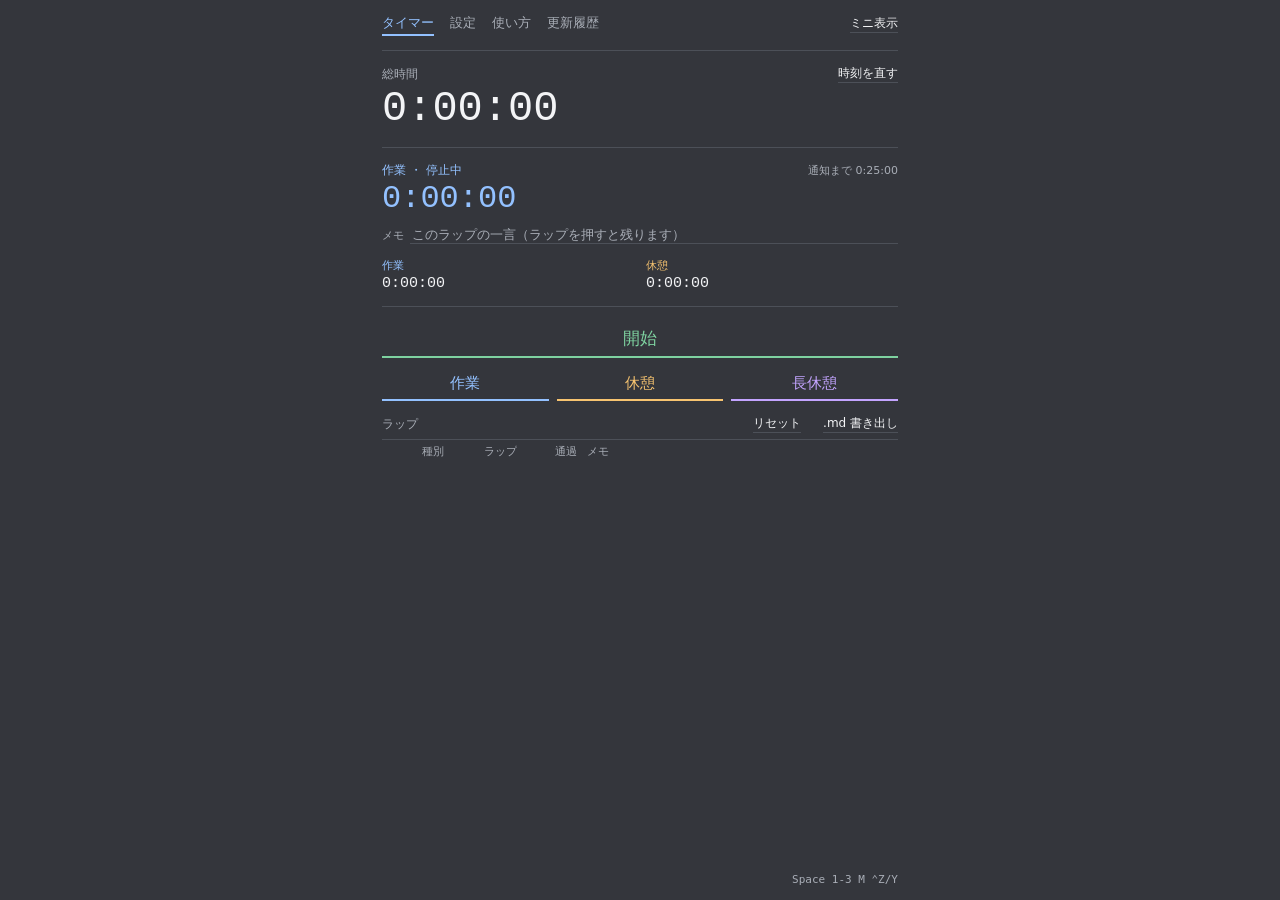
==== commit da99cb2a: "Add span editing, lap splitting, and an export folder Three ways to keep a record you would otherwis" ====
--- a/index.html
+++ b/index.html
@@ -20,8 +20,8 @@
     <button type="button" class="choice" data-tab="settings">設定</button>
     <button type="button" class="choice" data-tab="help">使い方</button>
     <button type="button" class="choice" data-tab="log">更新履歴</button>
-    <!-- ミニ表示への切り替えは右上。画面の中で縮小したときの
-         「通常表示」をここに重ねる（位置合わせは app.js） -->
+    <!-- ミニ表示への切り替えは右上。小窓を出せないブラウザで画面の中に
+         縮めるときは、「通常表示」がここに重なるよう app.js が寄せる -->
     <button type="button" class="text" id="compact">ミニ表示</button>
   </div>
   <hr class="rule">
@@ -29,7 +29,11 @@
   <!-- タイマータブ -->
   <section id="page-timer" class="page">
     <div class="block">
-      <p class="caption">総時間</p>
+      <div class="row">
+        <p class="caption">総時間</p>
+        <!-- 押し忘れ・止め忘れを直す入口。総時間そのものを動かすのでここに置く -->
+        <button type="button" class="text" id="span-edit">時刻を直す</button>
+      </div>
       <p id="total" class="clock clock-total">0:00:00</p>
     </div>
 
@@ -46,11 +50,7 @@
         <label class="caption caption-small" for="lap-note">メモ</label>
         <input class="field field-note" id="lap-note" placeholder="このラップの一言（ラップを押すと残ります）">
       </div>
-      <!-- Dandory から進行中タスクを受け取っている間だけ出す -->
-      <div class="lap-note" id="task-row" hidden>
-        <span class="caption caption-small">タスク</span>
-        <span class="task-name" id="task-name"></span>
-      </div>
+
     </div>
 
     <!-- 合計はボタンをいくつ足しても「作業」「休憩」の 2 列のまま（どちらに足すかはボタンごと） -->
@@ -182,14 +182,15 @@
     <hr class="rule">
 
     <div class="block">
-      <div class="row row-left">
-        <button type="button" class="toggle" id="link-enabled">タスク連携</button>
-        <span id="link-hint" class="caption caption-small"></span>
-      </div>
-      <p class="note">同じブラウザで開いた Dandory（タスク管理）から進行中のタスクを受け取り、確定したラップを実績として返します。切っている間は読みにも書きにも行きません。</p>
-    </div>
-
-    <hr class="rule">
+      <div class="row">
+        <p class="caption">書き出し先</p>
+        <span>
+          <button type="button" class="text" id="export-dir-pick">選ぶ</button>
+          <button type="button" class="text" id="export-dir-clear" hidden>解除</button>
+        </span>
+      </div>
+      <p class="note" id="export-dir-hint">（書き出すたびにダウンロードします）</p>
+    </div>
 
     <div class="block">
       <div class="row row-left">
@@ -213,9 +214,27 @@
     <div class="help">
       <div class="block">
         <p class="caption">これは何か</p>
-        <p class="help-text">作業と休憩を区別して測るストップウォッチ式のポモドーロタイマーです。ラップごとに種別（作業・休憩・長休憩など）を持たせ、種別ごとの合計と割合をその場で集計します。ボタンは設定タブで増やしたり、名前や色を変えたりできます。</p>
-        <p class="help-text">集中状態を無理に中断せず、ポモドーロテクニックの周期を維持することを目的としています。乗っているときは続ければよく、疲れたら早めに休憩を押せばいい。通知音を鳴らしても、こちらが押すまで計測は続きます。</p>
-        <p class="help-text">記録は <code class="help-code">.md</code> に書き出せます。ブラウザの中の記録はリセットや履歴の削除で消えるので、残したい日は書き出しておいてください。</p>
+        <p class="help-text">作業と休憩を分けて測る、ストップウォッチ式のポモドーロタイマーです。</p>
+        <ul class="help-list">
+          <li>測りかた
+            <ul class="help-list">
+              <li>カウントアップ。設定した時間で知らせますが、<strong>計測は止まりません</strong></li>
+              <li>区切るのは自分。乗っていれば続け、疲れたら鳴る前に休憩へ</li>
+            </ul>
+          </li>
+          <li>記録
+            <ul class="help-list">
+              <li>ラップごとに種別を持たせ、種別ごとの合計と割合をその場で出します</li>
+              <li>種別のボタンは設定タブで増やせます（名前・色も変えられます）</li>
+            </ul>
+          </li>
+          <li>持ち出し
+            <ul class="help-list">
+              <li><code class="help-code">.md</code> に書き出せます。設定タブの「書き出し先」でフォルダを決めておくと、ダウンロードではなくそこへ直接保存します（Chrome / Edge のみ）</li>
+              <li>ブラウザの中の記録はリセットや履歴の削除で消えます。残したい日は書き出してください</li>
+            </ul>
+          </li>
+        </ul>
       </div>
 
       <hr class="rule">
@@ -223,11 +242,11 @@
       <div class="block">
         <p class="caption">はじめかた</p>
         <ol class="help-list">
-          <li>「開始」を押すと、作業ラップとして計測が始まります。</li>
-          <li>休憩に入るときは「休憩」、戻るときは「作業」を押します。押した時点でそれまでのラップが確定し、新しいラップが始まります。</li>
-          <li>数えたくない時間は「一時停止」で止めます（計測中は「開始」が「一時停止」に変わります）。</li>
-          <li>終わったら「.md 書き出し」で記録を保存し、「リセット」で次に備えます。</li>
-          <li>押し間違えたら <kbd class="help-code">Ctrl</kbd> + <kbd class="help-code">Z</kbd> で元に戻せます。戻しすぎたら <kbd class="help-code">Ctrl</kbd> + <kbd class="help-code">Y</kbd> です。あとから気づいたぶんは<a class="link" href="#help-lap-fix">ラップの手直し</a>を見てください。</li>
+          <li>「開始」で作業ラップが始まります。</li>
+          <li>「休憩」「作業」で切り替え。押した時点で前のラップが確定します。</li>
+          <li>数えたくない時間は「一時停止」で止めます。</li>
+          <li>終わったら「.md 書き出し」、そして「リセット」。</li>
+          <li>押し間違いは <kbd class="help-code">Ctrl</kbd> + <kbd class="help-code">Z</kbd>。あとから気づいたぶんは<a class="link" href="#help-lap-fix">ラップの手直し</a>へ。</li>
         </ol>
       </div>
 
@@ -235,29 +254,25 @@
 
       <div class="block">
         <p class="caption">ボタンとプロファイル（設定タブ）</p>
-        <p class="help-text">設定タブの「ボタン」から、ラップのボタンを増やしたり、名前や色を変えたりできます。「会議」「雑務」のように、自分の仕事の区切りに合わせて足してください。</p>
+        <p class="help-text">ラップのボタンは設定タブの「ボタン」で増やせます。「会議」「雑務」のように、自分の区切りに合わせて足してください。作業・休憩・長休憩も同じ扱いです。</p>
         <dl class="help-terms">
           <dt>名前</dt>
-          <dd>ボタンに出る名前（5 文字まで）。<code class="help-code">.md</code> にもこの名前で残ります。同じ名前が並ぶときは末尾に数字が付きます。</dd>
+          <dd>ボタンと <code class="help-code">.md</code> に出る名前。5 文字まで。</dd>
           <dt>色</dt>
-          <dd>6 色の見本から選びます。配色（標準／ダーク／ライト）を変えても同じ色味で出ます。</dd>
+          <dd>6 色から選択。配色を変えても同じ色味で出ます。</dd>
           <dt>集計</dt>
-          <dd>そのボタンを「作業」と「休憩」のどちらに足すか。画面の合計と <code class="help-code">.md</code> の集計がこれで決まります。</dd>
+          <dd>「作業」「休憩」のどちらに足すか。画面の合計と <code class="help-code">.md</code> がこれで決まります。</dd>
           <dt>↑ ↓ ・ 削除</dt>
-          <dd>並び順の入れ替えと削除。単キーの <kbd class="help-code">1</kbd>〜<kbd class="help-code">6</kbd> はこの順に対応します。</dd>
+          <dd>並び順と削除。単キーの <kbd class="help-code">1</kbd>〜<kbd class="help-code">6</kbd> はこの順です。</dd>
         </dl>
         <ul class="help-list">
-          <li>ボタンは <b>6 つまで</b>です。</li>
-          <li>作業・休憩・長休憩も他のボタンと同じで、名前・色・集計する側を変えられます。</li>
-          <li><b>ボタンを消しても、そのボタンで記録済みのラップは消えません。</b>名前と色を保ったまま一覧に残り、<code class="help-code">.md</code> にも出ます。</li>
-          <li>通知までの長さはボタンごとで、設定タブの「通知音」に並びます。</li>
-          <li>自動開始が使うのは、集計が「作業」側のいちばん左のボタンです。</li>
-        </ul>
-        <p class="help-text"><b>プロファイル</b>は、ボタンの並びと通知までの長さをひとまとめにしたものです。「仕事」「勉強」のように作り分けて、ボタンの構成を場面に合わせて切り替えられます。</p>
-        <ul class="help-list">
-          <li>数に上限はありません。プロファイル名は 8 文字までです。</li>
-          <li><b>切り替えても、測っている時間とラップの記録はそのまま残ります。</b>切り替え前のボタンで記録したラップも、名前と色を保ったまま一覧に残ります。</li>
-          <li>音・音量・配色・自動開始はプロファイルに含めず、アプリ全体で共通です。</li>
+          <li>ボタンは <b>6 つまで</b>。通知までの分はボタンごとです。</li>
+          <li><b>消しても記録済みのラップは残ります。</b>名前と色を保ったまま一覧と <code class="help-code">.md</code> に出ます。</li>
+        </ul>
+        <p class="help-text"><b>プロファイル</b>は、ボタンの並びと通知までの分をひとまとめにしたものです（名前は 8 文字まで）。「仕事」「勉強」のように切り替えられます。</p>
+        <ul class="help-list">
+          <li><b>切り替えても、測っている時間とラップは残ります。</b></li>
+          <li>音・音量・配色・自動開始は共通で、プロファイルには含みません。</li>
           <li>ボタンもプロファイルも、最後の 1 つは消せません。</li>
         </ul>
       </div>
@@ -266,12 +281,11 @@
 
       <div class="block">
         <p class="caption">ラップのメモ</p>
-        <p class="help-text">大きい時計の下の「メモ」に書いた内容は、次のラップを押した時点でそのラップに残ります。何をしていたかを一言添えておくと、書き出したあとに見返しやすくなります。</p>
-        <ul class="help-list">
-          <li>確定したラップのメモは、一覧の行を押して開く画面の「メモ」から直せます。</li>
-          <li>ラップを結合すると、両方のメモを「 / 」で結合し両方保持します。</li>
-          <li>メモの編集も <kbd class="help-code">Ctrl</kbd> + <kbd class="help-code">Z</kbd> で元に戻せます。</li>
-          <li>メモは一覧の「メモ」列と、<code class="help-code">.md</code> 書き出しの表に入ります。</li>
+        <p class="help-text">大きい時計の下の「メモ」は、次のラップを押した時点でそのラップに残ります。</p>
+        <ul class="help-list">
+          <li>確定したラップのメモは、一覧の行を押して直せます。</li>
+          <li>結合すると、両方のメモを「 / 」でつなぎます。</li>
+          <li>一覧の「メモ」列と <code class="help-code">.md</code> の表に入ります。</li>
         </ul>
       </div>
 
@@ -279,19 +293,32 @@
 
       <div class="block" id="help-lap-fix">
         <p class="caption">ラップの手直し</p>
-        <p class="help-text">押し間違いは、ラップ一覧の行を押すと開く画面で直します。総時間は減らず、時間は結合した相手に移るだけです。</p>
+        <p class="help-text">押し間違いは、一覧の行を押すと開く画面で直します。総時間は減らず、時間は結合した相手に移るだけです。</p>
         <dl class="help-terms">
           <dt>種別を変える</dt>
-          <dd>そのラップの種別だけを差し替えます。長さは変わりません。</dd>
+          <dd>長さはそのまま、種別だけ差し替えます。</dd>
           <dt>前のラップと結合</dt>
-          <dd>そのラップを 1 つ上に畳みます。種別と開始時刻は前のラップのものになります。</dd>
+          <dd>1 つ上に畳みます。種別と開始時刻は前のものになります。</dd>
           <dt>次のラップと結合</dt>
-          <dd>そのラップを 1 つ下に畳みます。いちばん下のラップは、進行中のラップの先頭に戻ります。</dd>
+          <dd>1 つ下に畳みます。押し直しでできた短いラップは、これで消せます。</dd>
+          <dt>◯分 で分ける</dt>
+          <dd>1 本を 2 本に分けます。切り替えを押し忘れて 2 本ぶんの長さになったラップ用です。前半と残りの長さがボタンに出ます。</dd>
         </dl>
         <ul class="help-list">
-          <li>押し間違えて押し直したときにできる短いラップは、「次のラップと結合」で消せます。</li>
-          <li>進行中のラップの種別は、大きい時計の上の見出し（「作業 ・ 計測中」など）を押すと、ラップを切らずに直せます。</li>
-          <li>その画面の「前のラップと結合」は、進行中のラップを直前のラップに畳みます。種別も前のものに戻ります。</li>
+          <li>進行中のラップは、大きい時計の上の見出しを押すと同じ画面が開きます。ラップを切らずに種別を直せます。</li>
+        </ul>
+      </div>
+
+      <hr class="rule">
+
+      <div class="block">
+        <p class="caption">計測の時刻を直す</p>
+        <p class="help-text">「開始」の押し忘れ・止め忘れは、総時間の右の「時刻を直す」で直します。</p>
+        <ul class="help-list">
+          <li>開始を早めた分は<b>先頭のラップ</b>が、終了を延ばした分は<b>進行中のラップ</b>が伸びます。確定したラップは動きません。</li>
+          <li>結合や分割と違い、<b>総時間そのものが変わります</b>。そのためリセットと同じで元に戻せません（時刻は打ち直せば直ります）。</li>
+          <li>計測中は終わりが動き続けるので、終了は一時停止してから直します。</li>
+          <li>打つのは時と分だけ。日付はいちばん近い日を選ぶので、日をまたいだ計測でもそのまま打てます。</li>
         </ul>
       </div>
 
@@ -299,11 +326,11 @@
 
       <div class="block">
         <p class="caption">元に戻す・やり直す</p>
-        <p class="help-text">ここまでのラップ操作は <kbd class="help-code">Ctrl</kbd> + <kbd class="help-code">Z</kbd> で順に取り消せます。戻しすぎたら <kbd class="help-code">Ctrl</kbd> + <kbd class="help-code">Y</kbd>（<kbd class="help-code">Ctrl</kbd> + <kbd class="help-code">Shift</kbd> + <kbd class="help-code">Z</kbd> も同じ）です。手直しの画面の下にもボタンがあるので、キーの無い端末でも使えます。</p>
-        <ul class="help-list">
-          <li>ラップの確定、種別の変更、結合、メモの編集のどれでも戻せます。直前の 1 手だけでなく、遡って何度でも戻せます。</li>
-          <li>戻しても計測は止まりません。総時間も変わりません。戻している間に経った時間も、進行中のラップに残ります。</li>
-          <li>「リセット」は戻せません。消す前に <code class="help-code">.md</code> に書き出してください。</li>
+        <p class="help-text">ラップ操作は <kbd class="help-code">Ctrl</kbd> + <kbd class="help-code">Z</kbd> で順に取り消せます。手直しの画面にもボタンがあります。</p>
+        <ul class="help-list">
+          <li>確定・種別の変更・結合・メモのどれでも、遡って何度でも戻せます。</li>
+          <li>戻しても計測は止まらず、総時間も変わりません。</li>
+          <li><b>「リセット」と「時刻を直す」だけは戻せません。</b>消す前に <code class="help-code">.md</code> に書き出してください。</li>
         </ul>
       </div>
 
@@ -313,15 +340,15 @@
         <p class="caption">画面の見かた</p>
         <dl class="help-terms">
           <dt>総時間</dt>
-          <dd>一時停止していた時間を除いた、計測の合計。</dd>
+          <dd>一時停止を除いた、計測の合計。</dd>
           <dt>大きい時計</dt>
-          <dd>進行中のラップの経過。見出しの色と文字で、いまの種別と計測中か停止中かが分かります。</dd>
+          <dd>進行中のラップの経過。見出しの色と文字で、種別と計測中かが分かります。</dd>
           <dt>作業／休憩</dt>
-          <dd>集計する側ごとの合計。進行中のラップの分も含みます。どちらに足すかはボタンごとに決められます（既定では長休憩も休憩側です）。</dd>
+          <dd>集計する側ごとの合計。進行中の分も含みます。</dd>
           <dt>ラップ一覧</dt>
-          <dd>確定したラップを上から順に。「ラップ」はそのラップの長さ、「通過」は計測開始からの積算です。</dd>
+          <dd>「ラップ」はそのラップの長さ、「通過」は計測開始からの積算。</dd>
           <dt>メモ</dt>
-          <dd>進行中のラップに添える一言。ラップを押した時点でそのラップに残ります。</dd>
+          <dd>進行中のラップに添える一言。</dd>
         </dl>
       </div>
 
@@ -337,7 +364,7 @@
           <dt>Ctrl + Z</dt><dd>直前のラップ操作を元に戻す</dd>
           <dt>Ctrl + Y</dt><dd>戻した操作をやり直す（Ctrl + Shift + Z も同じ）</dd>
         </dl>
-        <p class="help-note">入力欄にカーソルがある間は効きません。また、ブラウザは他のアプリを操作している間のキーを受け取れないため、この画面を選んでいるときだけ効きます。</p>
+        <p class="help-note">入力欄にカーソルがある間と、この画面を選んでいないときは効きません。</p>
       </div>
 
       <hr class="rule">
@@ -345,12 +372,11 @@
       <div class="block">
         <p class="caption">通知音（設定タブ）</p>
         <ul class="help-list">
-          <li>ラップが始まってから指定した分で鳴ります。分はボタンごとに決められます。空欄や 0 のときは鳴りません。</li>
-          <li>「繰り返す」を入れると、その後も一定の間隔で鳴り続けます。分を指定しなければ最初と同じ間隔です。</li>
-          <li>「音声ファイルを選ぶ」で、手持ちの音（mp3 など）も通知音にできます。5MB まで、長いものは 20 秒で止まります。</li>
-          <li>読み込んだ音声はこのブラウザの中に残るので、次に開いたときもそのまま使えます。「読み込んだ音を外す」で消せます。</li>
-          <li>ブラウザは、ページを一度も操作していないと音を出せません。「開始」を押していれば足ります。</li>
-          <li>他のタブやアプリを見ている間も、時刻どおりに鳴ります。ただし iPhone / iPad の Safari は裏に回ると音そのものを止めるため、表に戻したときに 1 回鳴ります。</li>
+          <li>ラップの開始から指定した分で鳴ります。分はボタンごと。空欄や 0 なら鳴りません。</li>
+          <li>「繰り返す」を入れると、その後も一定の間隔で鳴り続けます。</li>
+          <li>手持ちの音（mp3 など）も使えます。5MB まで、20 秒で止まります。読み込んだ音はこのブラウザに残ります。</li>
+          <li>ページを一度も操作していないと、ブラウザが音を出せません（「開始」を押していれば足ります）。</li>
+          <li>裏のタブでも時刻どおりに鳴ります。iPhone / iPad の Safari だけは、表に戻したときに 1 回鳴ります。</li>
         </ul>
       </div>
 
@@ -359,9 +385,10 @@
       <div class="block">
         <p class="caption">自動開始・自動終了（設定タブ）</p>
         <ul class="help-list">
-          <li>選んだ曜日の指定時刻に、作業ラップの開始／一時停止を自動で行います。</li>
-          <li>曜日の指定は自動開始と自動終了で共通です。1 つも選んでいないと、どちらも働きません。</li>
-          <li>このページを開いている間だけ働きます。閉じている間の時刻は過ぎても何も起きません。</li>
+          <li>選んだ曜日の指定時刻に、作業ラップの開始／一時停止を行います。</li>
+          <li>使うのは、集計が「作業」側のいちばん左のボタンです。</li>
+          <li>曜日は自動開始と自動終了で共通。1 つも選んでいないと働きません。</li>
+          <li>このページを開いている間だけ働きます。</li>
         </ul>
       </div>
 
@@ -370,9 +397,9 @@
       <div class="block">
         <p class="caption">ミニ表示</p>
         <ul class="help-list">
-          <li>右上の「ミニ表示」または M で小さな表示に切り替わります。Chrome / Edge では他のウィンドウの手前に出る小窓（ピクチャーインピクチャー）になります。</li>
-          <li>非対応のブラウザでは、代わりに画面の中で縮小します。このときの「通常表示」は「ミニ表示」を押した場所に出るので、カーソルを動かさずに押し返せます。</li>
-          <li>小窓からも開始・一時停止と種別の切り替えができます。「通常表示」で元に戻ります。</li>
+          <li>右上の「ミニ表示」または <kbd class="help-code">M</kbd> で切り替わります。Chrome / Edge では他のウィンドウの手前に出る小窓になります。</li>
+          <li>小窓からも開始・一時停止と種別の切り替えができます。</li>
+          <li>小窓を出せないブラウザでは、代わりに画面の中で縮小します。</li>
         </ul>
       </div>
 
@@ -382,23 +409,9 @@
         <p class="caption">記録の保持</p>
         <ul class="help-list">
           <li>計測状態とラップを 15 秒ごとにこのブラウザへ保存し、次に開いたときに復元します。</li>
-          <li>計測中にタブを閉じた場合、<b>閉じている間も計測は進んでいたものとして加算します</b>。区切りたいときは、閉じる前に一時停止するか書き出してリセットしてください。</li>
-          <li>経過時間は開始時刻との差で計算しているため、タブが裏に回っても値はずれません。表示の更新が粗くなるだけです。</li>
-        </ul>
-      </div>
-
-      <hr class="rule">
-
-      <div class="block">
-        <p class="caption">タスク連携（Dandory）</p>
-        <p class="help-text">タスク管理の Dandory と組み合わせると、どのタスクに何時間使ったかがひとりでに貯まります。Dandory が無くても、こちらの動きは何も変わりません。設定タブの「タスク連携」で切れます。</p>
-        <ul class="help-list">
-          <li>Dandory でタスクを選ぶと、その名前が大きい時計の下に出ます。メモが空なら、そこにもタスク名が入ります（書きかけのメモは上書きしません）。</li>
-          <li>Dandory で「このタスクで開始」を押すと、こちらのラップが切り替わります。</li>
-          <li>確定したラップは実績として返り、Dandory のタスクの累計時間になります。休憩側のラップは、タスクに使った時間ではないので積まれません。</li>
-          <li>開く順番はどちらが先でも構いません。あとから開いたときは、そのとき選ばれているタスクを受け取るだけで、ラップは切りません。</li>
-        </ul>
-        <p class="help-note">つながるのは<strong>同じブラウザの同じオリジン</strong>に置いた Dandory だけです（どちらも <code class="help-code">localStorage</code> を使うため）。あとから手直ししたラップは返らないので、ずれたぶんは Dandory 側の「累計を直す」で合わせてください。</p>
+          <li>計測中にタブを閉じると、<b>閉じている間も計測は進んでいたものとして加算します</b>。区切りたいときは先に一時停止してください。</li>
+          <li>経過時間は開始時刻との差で出すので、タブが裏に回ってもずれません。</li>
+        </ul>
       </div>
 
       <hr class="rule">
@@ -406,9 +419,10 @@
       <div class="block">
         <p class="caption">保存先とプライバシー</p>
         <ul class="help-list">
-          <li>記録も設定もこのブラウザの中（localStorage）だけに残ります。読み込んだ通知音の音声ファイルだけは、大きさの都合で同じブラウザの IndexedDB に置きます。サーバーへは何も送りません。</li>
-          <li>共用の PC では使わないか、使い終わったら「リセット」してブラウザのサイトデータも消してください。</li>
-          <li>localStorage はブラウザのデータ削除で消えます。長く残したい記録は <code class="help-code">.md</code> に書き出してください。</li>
+          <li><b>記録も設定もこのブラウザの中だけに残ります。</b>サーバーへは何も送りません。</li>
+          <li>読み込んだ通知音だけは、大きさの都合で同じブラウザの IndexedDB に置きます。</li>
+          <li>ブラウザのデータ削除で消えます。長く残したい記録は <code class="help-code">.md</code> に書き出してください。</li>
+          <li>共用の PC では使わないか、使い終わったら「リセット」してサイトデータも消してください。</li>
         </ul>
       </div>
 
@@ -418,9 +432,9 @@
 
         <div class="block">
           <p class="caption">要望・不具合の報告</p>
-          <p class="help-text">こうしてほしい、ここが動かない、という話は<a class="link" data-feedback target="_blank" rel="noopener">報告フォーム</a>から送れます。別のタブで開きます。アカウントや名前は要りません。</p>
-          <p class="help-text">動かないときは、端末とブラウザ（例: iPhone の Safari、Windows の Chrome）と、どう操作したら起きたかを添えてもらえると直しやすいです。</p>
-          <p class="help-note">送られるのはフォームに書いた内容だけです。このアプリの記録や設定が自動で送られることはありません。</p>
+          <p class="help-text">こうしてほしい、ここが動かない、という話は<a class="link" data-feedback target="_blank" rel="noopener">報告フォーム</a>から送れます。アカウントは要りません。</p>
+          <p class="help-text">動かないときは、端末とブラウザ（例: iPhone の Safari）と、どう操作したら起きたかを添えてください。</p>
+          <p class="help-note">送られるのはフォームに書いた内容だけです。記録や設定が自動で送られることはありません。</p>
         </div>
       </div>
     </div>
@@ -438,24 +452,24 @@
       <div class="block log-entry">
         <div class="log-head">
           <p class="log-version">v1.7</p>
+          <time class="log-date caption caption-small" datetime="2026-09-09">2026-09-09</time>
+        </div>
+        <ul class="log-list">
+          <li><span class="log-tag tag-add">追加</span>確定したラップを、1 分・2 分といった切りのいい時間で 2 本に分けられるようにしました。手直しの画面から、前半と残りの長さを見て選べます。</li>
+          <li><span class="log-tag tag-add">追加</span>総時間の右に「時刻を直す」を足しました。「開始」の押し忘れや止め忘れを、開始・終了の時刻を打ち直して直せます。ラップの結合や分割と違って総時間そのものが変わるため、リセットと同じで元には戻せません。</li>
+          <li><span class="log-tag tag-add">追加</span>設定タブに「書き出し先」を足しました。フォルダを決めておくと、ダウンロードではなくそこへ直接保存します。同じ名前があるときは末尾に -2、-3 と足すので上書きしません。フォルダを選べないブラウザでは、今までどおりダウンロードになります。</li>
+        </ul>
+      </div>
+
+      <hr class="rule">
+
+      <div class="block log-entry">
+        <div class="log-head">
+          <p class="log-version">v1.6</p>
           <time class="log-date caption caption-small" datetime="2026-08-31">2026-08-31</time>
         </div>
         <ul class="log-list">
           <li><span class="log-tag tag-change">変更</span>「ミニ表示」を画面の下からタブの右端へ移しました。設定や使い方を見ている間も切り替えられます。</li>
-          <li><span class="log-tag tag-change">変更</span>画面の中で縮小したときの「通常表示」を、「ミニ表示」を押した場所に出すようにしました。押した場所からカーソルを動かさずに戻せます。</li>
-        </ul>
-      </div>
-
-      <hr class="rule">
-
-      <div class="block log-entry">
-        <div class="log-head">
-          <p class="log-version">v1.6</p>
-          <time class="log-date caption caption-small" datetime="2026-08-18">2026-08-18</time>
-        </div>
-        <ul class="log-list">
-          <li><span class="log-tag tag-add">追加</span>タスク管理の Dandory と連携できるようにしました。進行中のタスクを受け取ってラップに結び付け、確定したラップを実績として返します。設定タブの「タスク連携」で切れます。</li>
-          <li><span class="log-tag tag-add">追加</span>受け取っている間だけ、大きい時計の下に「タスク」の行を出すようにしました。メモが空のときは、そこにタスク名が入ります。</li>
         </ul>
       </div>
 
@@ -590,6 +604,9 @@
         <button type="button" class="text" id="note-save">保存</button>
       </div>
     </div>
+    <!-- 分ける位置は切りのいい時間だけ。app.js がそのラップに収まるものを並べる -->
+    <p class="sheet-note" id="split-note">切りのいい時間で 2 本に分ける（総時間は変わりません）</p>
+    <div class="sheet-merge" id="split-points"></div>
     <p class="sheet-note" id="merge-note">隣のラップと結合する（総時間は変わりません）</p>
     <div class="sheet-merge">
       <button type="button" class="text" id="merge-prev">前のラップと結合</button>
@@ -605,6 +622,26 @@
   </div>
 </div>
 
+<!-- 計測の始まり・終わりを直す ------------------------------------------ -->
+<div id="span-sheet" class="sheet" hidden>
+  <div class="sheet-back" id="span-sheet-back"></div>
+  <div class="sheet-body" role="dialog" aria-modal="true" aria-labelledby="span-sheet-title">
+    <p id="span-sheet-title" class="caption tinted">時刻を直す</p>
+    <p class="sheet-note">「開始」の押し忘れ・止め忘れを直します。総時間はここで変えた分だけ増減します。</p>
+    <div class="span-row">
+      <label class="caption caption-small" for="span-start">開始</label>
+      <input class="field field-time" id="span-start" inputmode="numeric" placeholder="9:00">
+      <label class="caption caption-small" for="span-end">終了</label>
+      <input class="field field-time" id="span-end" inputmode="numeric" placeholder="18:00">
+    </div>
+    <p class="help-note" id="span-hint"></p>
+    <div class="sheet-foot">
+      <button type="button" class="text" id="span-cancel">取消</button>
+      <button type="button" class="text" id="span-save">直す</button>
+    </div>
+  </div>
+</div>
+
 <div id="toast" role="status" aria-live="polite" hidden></div>
 
 <script src="app.js"></script>
--- a/style.css
+++ b/style.css
@@ -278,16 +278,6 @@
   padding-top: 8px;
 }
 
-/* 受け取っている進行中タスク（Dandory との連携中だけ出る） */
-.task-name {
-  flex: 1;
-  min-width: 0;
-  overflow: hidden;
-  text-overflow: ellipsis;
-  white-space: nowrap;
-  font-size: 13px;
-}
-
 /* ------------------------------------------------------------------ ラップ一覧 */
 
 .list-wrap {
@@ -477,6 +467,9 @@
 
 .help-list li + li { margin-top: 5px; }
 
+/* 入れ子の箇条書き。見出しの行と中身を近づけて、段の差を出す */
+.help-list .help-list { margin-top: 4px; }
+
 .help-terms,
 .help-keys {
   display: grid;
@@ -666,6 +659,15 @@
   display: flex;
   align-items: center;
   gap: 16px;
+  padding-top: 8px;
+}
+
+/* 「時刻を直す」の 2 つの入力欄。狭い画面では折り返す */
+.span-row {
+  display: flex;
+  flex-wrap: wrap;
+  align-items: center;
+  gap: 8px 16px;
   padding-top: 8px;
 }
 
